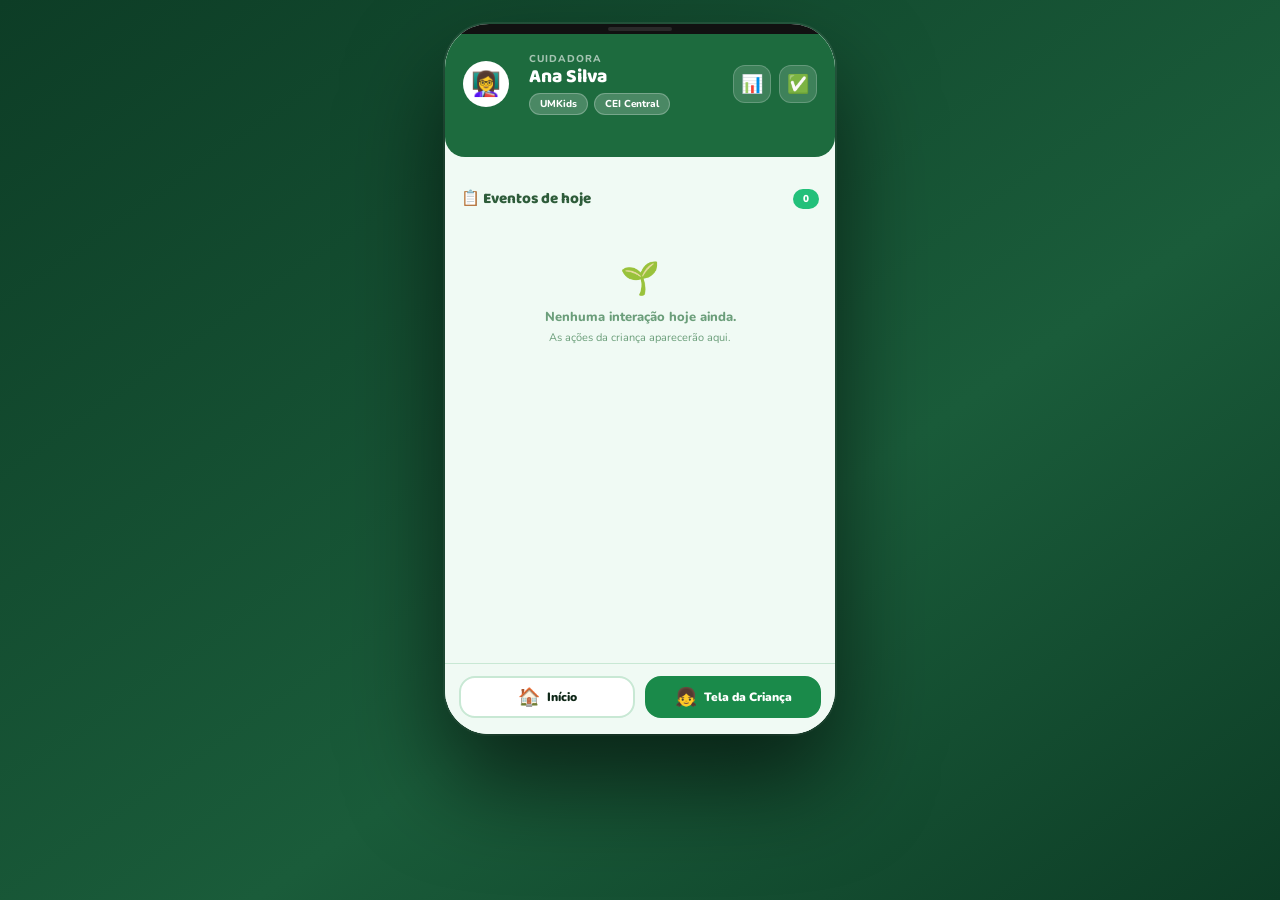
==== cuidador.html @ 52053df1 "primeiro commit" ====
<!DOCTYPE html>
<html lang="pt-BR">
<head>
  <meta charset="UTF-8"/>
  <meta name="viewport" content="width=device-width,initial-scale=1"/>
  <title>Fala Comigo — Cuidador</title>
  <link href="https://fonts.googleapis.com/css2?family=Baloo+2:wght@800;900&family=Nunito:wght@700;800;900&display=swap" rel="stylesheet"/>
  <link rel="stylesheet" href="cuidador.css"/>
  <link rel="stylesheet" href="devtools.css"/>
  <style>
    /* ── barra de navegação inferior do cuidador ── */
    .nav-bar-c {
      display: flex;
      gap: 10px;
      padding: 12px 14px 16px;
      background: var(--bg);
      border-top: 1.5px solid var(--bd);
      flex-shrink: 0;
    }
    .nbc {
      flex: 1;
      border: 2px solid var(--bd);
      border-radius: 16px;
      background: var(--sf);
      padding: 10px 8px;
      display: flex;
      align-items: center;
      justify-content: center;
      gap: 7px;
      text-decoration: none;
      font-family: 'Nunito', sans-serif;
      transition: background .15s, border-color .15s, transform .15s;
      position: relative;
      overflow: hidden;
      cursor: pointer;
    }
    .nbc:active { transform: scale(.94); }
    .nbc.primary { background: var(--verde); border-color: var(--verde); }
    .nbc-ico { font-size: 18px; line-height: 1; }
    .nbc-txt { font-size: 12px; font-weight: 900; color: var(--tx); line-height: 1.2; }
    .nbc.primary .nbc-txt { color: #fff; }
  </style>
</head>
<body>

<div class="phone">
  <div class="notch"><div class="notch-p"></div></div>
  <div class="app">

    <!-- TELA 1 — FEED PRINCIPAL -->
    <section class="screen active" id="s-feed">

      <div class="topbar">
        <div class="tb-row">
          <div style="display:flex;align-items:center;gap:10px">
            <div class="av">👩‍🏫</div>
            <div class="tb-info">
              <p class="tb-label">Cuidadora</p>
              <p class="tb-name">Ana Silva</p>
              <div class="tb-chips">
                <span class="chip">UMKids</span>
                <span class="chip">CEI Central</span>
              </div>
            </div>
          </div>
          <div class="tb-icons">
            <button class="ib" id="btnRel" title="Relatórios">📊</button>
            <button class="ib" id="btnCo" title="Fechar dia">✅</button>
          </div>
        </div>
      </div>
      <div class="curve"></div>

      <!-- ALERTA SOS -->
      <div class="sos-wrap">
        <div class="sos-card hidden" id="sosAlert">
          <div class="sos-ico">🚨</div>
          <div class="sos-tx">
            <p class="sos-t">SOS — Maria</p>
            <p class="sos-s">Agora mesmo · Toque para agir</p>
          </div>
          <button class="sos-cl" id="sosDismiss">✕</button>
        </div>
      </div>

      <!-- SUGESTÃO AUTOMÁTICA -->
      <div class="sug-wrap">
        <div class="sug hidden" id="sugCard">
          <div class="sug-h">
            <span style="font-size:15px">💡</span>
            <span class="sug-lbl">Sugestão agora</span>
          </div>
          <p class="sug-tx" id="sugTx">Aguardando interações...</p>
          <button class="sug-ok" id="sugDismiss">entendido ✓</button>
        </div>
      </div>

      <!-- FEED DE EVENTOS -->
      <div class="sec-header">
        <span class="sec-t">📋 Eventos de hoje</span>
        <span class="count-pill" id="feedCount">0</span>
      </div>
      <div class="feed" id="feed"></div>

      <!-- Barra de navegação -->
      <nav class="nav-bar-c">
        <a href="launcher.html" class="nbc rh">
          <span class="nbc-ico">🏠</span>
          <span class="nbc-txt">Início</span>
        </a>
        <a href="index.html" class="nbc primary rh">
          <span class="nbc-ico">👧</span>
          <span class="nbc-txt">Tela da Criança</span>
        </a>
      </nav>

    </section>

    <!-- TELA 2 — DETALHES DO EVENTO -->
    <section class="screen" id="s-detail">

      <div class="dh">
        <button class="bk" id="bk1">←</button>
        <span class="dh-t">Detalhes do evento</span>
        <span style="width:36px"></span>
      </div>
      <div class="dh-curve"></div>

      <div class="db">
        <div class="d-hero">
          <span class="d-hero-ico" id="dIco">😟</span>
          <p class="d-hero-msg" id="dMsg">—</p>
          <p class="d-hero-time" id="dTime">🕒 —</p>
        </div>

        <div class="d-cards">
          <div class="dc"><p class="dc-l">Emoção</p><p class="dc-v" id="dEmo">—</p></div>
          <div class="dc"><p class="dc-l">Pedido</p><p class="dc-v" id="dPed">—</p></div>
          <div class="dc full"><p class="dc-l">💡 Sugestão automática</p><p class="dc-v" id="dSug">—</p></div>
        </div>

        <p class="act-l">Ação rápida</p>
        <div class="act-g">
          <button class="ab gn rh" data-a="resolvido"><span class="ab-ico">✔</span><span class="ab-tx">Resolvido</span></button>
          <button class="ab yn rh" data-a="acompanhar"><span class="ab-ico">⏳</span><span class="ab-tx">Acompanhar</span></button>
          <button class="ab bl rh full" id="btnNota"><span class="ab-ico">📝</span><span class="ab-tx">Adicionar nota</span></button>
        </div>

        <div class="nota-box" id="notaBox">
          <textarea class="nota-in" id="notaIn" placeholder="O que aconteceu? Como reagiu?" rows="3"></textarea>
          <button class="nota-sv rh" id="notaSv">Salvar nota</button>
        </div>
      </div>

    </section>

    <!-- TELA 3 — CHECK-OUT DO DIA -->
    <section class="screen" id="s-checkout">

      <div class="dh">
        <button class="bk" id="bk2">←</button>
        <span class="dh-t">Fechar o dia</span>
        <span style="width:36px"></span>
      </div>
      <div class="dh-curve"></div>

      <div class="co-b">
        <div class="co-h">
          <span class="co-em">📋</span>
          <p class="co-t">Como foi hoje?</p>
          <p class="co-s">Leva menos de 30 segundos ⚡</p>
        </div>

        <div class="rat-blk">
          <p class="rat-l">⭐ Nota do dia</p>
          <div class="rat-stars" id="ratStars"></div>
          <p class="rat-v" id="ratV">—</p>
        </div>

        <div class="com-blk">
          <p class="com-l">📝 Comentário (opcional)</p>
          <textarea class="com-in" id="comIn"
            placeholder="Ex: teve dificuldade no recreio, mas melhorou depois..."
            rows="3"></textarea>
        </div>

        <button class="co-sv rh" id="coSv">Salvar e fechar ✓</button>
      </div>

    </section>

    <!-- TELA 4 — RELATÓRIOS -->
    <section class="screen" id="s-rel">

      <div class="dh">
        <button class="bk" id="bk3">←</button>
        <span class="dh-t">Relatórios</span>
        <span style="width:36px"></span>
      </div>
      <div class="dh-curve"></div>

      <div class="rel-b">
        <div class="stat-row">
          <div class="sc"><p class="sc-v" id="statEventos">0</p><p class="sc-l">Eventos hoje</p></div>
          <div class="sc red"><p class="sc-v" id="statSOS">0</p><p class="sc-l">SOS hoje</p></div>
          <div class="sc grn"><p class="sc-v" id="statNota">—</p><p class="sc-l">Nota do dia</p></div>
        </div>

        <p class="rel-st">📈 Humor desta semana</p>
        <div class="hc" id="humorChart"></div>

        <p class="rel-st">⏰ Horários críticos</p>
        <div class="crit">
          <div class="crit-i"><span class="crit-t">09:30</span><span class="crit-d">Chegada — ansiedade alta</span></div>
          <div class="crit-i"><span class="crit-t">12:15</span><span class="crit-d">Recreio — barulho excessivo</span></div>
          <div class="crit-i"><span class="crit-t">15:00</span><span class="crit-d">Troca de atividade — resistência</span></div>
        </div>

        <p class="rel-st">🙋 Necessidades mais pedidas</p>
        <div class="ndc" id="needsChart"></div>
      </div>

    </section>

  </div>
</div>

<div class="toast" id="toast"></div>

<!-- state.js ANTES do cuidador.js -->
<script src="state.js"></script>
<script src="cuidador.js"></script>
<script src="devtools.js"></script>
<script>
  /* Esconde a nav bar quando está dentro de um iframe (modo tela dupla) */
  if (window.self !== window.top) {
    const nav = document.querySelector('.nav-bar-c');
    if (nav) nav.style.display = 'none';
  }
</script>
</body>
</html>
---- cuidador.css ----
/* ============================================
   Fala Comigo — cuidador.css
   Design inspirado na interface da criança
============================================ */

/* RESET */
*, *::before, *::after {
  box-sizing: border-box;
  margin: 0;
  padding: 0;
}

:root {
  --verde:     #1a8a4a;
  --verde2:    #22c07a;
  --verde3:    #e6f7ee;
  --verde4:    #b8edd2;
  --topbg:     #1d6b3e;
  --topbg2:    #155430;
  --r:         #f04f5e;
  --rl:        #fff0f1;
  --rb:        #ffc0c5;
  --y:         #f5a623;
  --yl:        #fff8ec;
  --yb:        #ffd98a;
  --az:        #3b8ef5;
  --azl:       #eef4ff;
  --azb:       #bdd6ff;
  --bg:        #f0faf4;
  --sf:        #ffffff;
  --tx:        #0d2616;
  --tx2:       #2e5c3a;
  --tx3:       #6b9e7a;
  --bd:        #c8e8d4;
  --rad:       20px;
  --rads:      14px;
  --radbig:    26px;
}

body {
  font-family: 'Nunito', sans-serif;
  min-height: 100vh;
  display: flex;
  align-items: flex-start;
  justify-content: center;
  background: linear-gradient(145deg, #0d3d26 0%, #1a5c3a 60%, #0d3d26 100%);
  padding: 24px 16px 48px;
}

button {
  font-family: 'Nunito', sans-serif;
  border: none;
  background: none;
  cursor: pointer;
  -webkit-tap-highlight-color: transparent;
}

textarea, input {
  font-family: 'Nunito', sans-serif;
  resize: none;
}

/* ============================================
   PHONE FRAME
============================================ */
.phone {
  width: 100%;
  max-width: 390px;
  border-radius: 44px;
  overflow: hidden;
  background: var(--bg);
  box-shadow:
    0 48px 96px rgba(0, 0, 0, .6),
    0 0 0 2px rgba(255, 255, 255, .08);
  user-select: none;
}

.notch {
  height: 10px;
  background: #111;
  display: flex;
  align-items: center;
  justify-content: center;
}

.notch-p {
  width: 64px;
  height: 4px;
  background: #2a2a2a;
  border-radius: 10px;
}

/* ============================================
   APP / TELAS
============================================ */
.app {
  position: relative;
  min-height: 700px;
}

.screen {
  position: absolute;
  inset: 0;
  display: flex;
  flex-direction: column;
  min-height: 700px;
  background: var(--bg);
  opacity: 0;
  pointer-events: none;
  transform: translateX(50px);
  transition: opacity .28s ease, transform .32s cubic-bezier(.22, 1, .36, 1);
}

.screen.active {
  position: relative;
  opacity: 1;
  pointer-events: all;
  transform: translateX(0);
}

.screen.out {
  transform: translateX(-30px);
  opacity: 0;
  transition: opacity .2s ease, transform .2s ease;
}

/* ============================================
   TOPBAR
============================================ */
.topbar {
  background: var(--topbg);
  padding: 18px 18px 22px;
}

.tb-row {
  display: flex;
  align-items: center;
  justify-content: space-between;
}

.av {
  width: 46px;
  height: 46px;
  border-radius: 50%;
  background: #fff;
  border: 3px solid rgba(255, 255, 255, .4);
  display: flex;
  align-items: center;
  justify-content: center;
  font-size: 24px;
  flex-shrink: 0;
}

.tb-info {
  flex: 1;
  margin-left: 10px;
}

.tb-label {
  font-size: 10px;
  font-weight: 800;
  color: rgba(255, 255, 255, .6);
  text-transform: uppercase;
  letter-spacing: 1px;
}

.tb-name {
  font-family: 'Baloo 2', cursive;
  font-size: 1.2rem;
  font-weight: 900;
  color: #fff;
  line-height: 1.1;
}

.tb-chips {
  display: flex;
  gap: 6px;
  margin-top: 6px;
}

.chip {
  background: rgba(255, 255, 255, .2);
  color: #fff;
  font-size: 10px;
  font-weight: 800;
  padding: 3px 10px;
  border-radius: 100px;
  border: 1px solid rgba(255, 255, 255, .25);
}

.tb-icons {
  display: flex;
  gap: 8px;
}

.ib {
  width: 38px;
  height: 38px;
  border-radius: 12px;
  background: rgba(255, 255, 255, .15);
  border: 1.5px solid rgba(255, 255, 255, .2);
  display: flex;
  align-items: center;
  justify-content: center;
  font-size: 18px;
  transition: background .12s, transform .12s;
}

.ib:active {
  transform: scale(.9);
  background: rgba(255, 255, 255, .3);
}

/* Curva de transição header → conteúdo */
.curve {
  height: 20px;
  background: var(--topbg);
  border-radius: 0 0 24px 24px;
  margin-bottom: -2px;
}

/* ============================================
   ALERTA SOS
============================================ */
.sos-wrap {
  padding: 12px 14px 0;
}

.sos-card {
  background: var(--r);
  border-radius: var(--rad);
  padding: 14px 16px;
  display: flex;
  align-items: center;
  gap: 12px;
  box-shadow: 0 6px 20px rgba(240, 79, 94, .35);
  animation: popIn .4s cubic-bezier(.34, 1.4, .64, 1) both,
             shake .5s .1s ease both;
}

.sos-card.hidden {
  display: none;
}

.sos-ico {
  font-size: 30px;
  flex-shrink: 0;
}

.sos-tx {
  flex: 1;
}

.sos-t {
  font-family: 'Baloo 2', cursive;
  font-size: 1rem;
  font-weight: 900;
  color: #fff;
}

.sos-s {
  font-size: 11px;
  font-weight: 700;
  color: rgba(255, 255, 255, .8);
  margin-top: 1px;
}

.sos-cl {
  color: rgba(255, 255, 255, .8);
  font-size: 16px;
  padding: 4px;
  font-weight: 900;
}

/* ============================================
   SUGESTÃO AUTOMÁTICA
============================================ */
.sug-wrap {
  padding: 8px 14px 0;
}

.sug {
  background: var(--sf);
  border: 2px solid var(--verde4);
  border-radius: var(--rad);
  padding: 13px 15px;
  animation: popIn .35s cubic-bezier(.34, 1.2, .64, 1) .05s both;
}

.sug.hidden {
  display: none;
}

.sug-h {
  display: flex;
  align-items: center;
  gap: 6px;
  margin-bottom: 5px;
}

.sug-lbl {
  font-size: 10px;
  font-weight: 900;
  color: var(--verde);
  text-transform: uppercase;
  letter-spacing: .8px;
}

.sug-tx {
  font-size: 12.5px;
  font-weight: 800;
  color: var(--tx);
  line-height: 1.4;
  margin-bottom: 8px;
}

.sug-ok {
  font-size: 11px;
  font-weight: 900;
  color: var(--verde);
  text-transform: uppercase;
  letter-spacing: .5px;
}

/* ============================================
   FEED DE EVENTOS
============================================ */
.sec-header {
  padding: 12px 16px 6px;
  display: flex;
  align-items: center;
  justify-content: space-between;
}

.sec-t {
  font-family: 'Baloo 2', cursive;
  font-size: .95rem;
  font-weight: 900;
  color: var(--tx2);
}

.count-pill {
  background: var(--verde2);
  color: #fff;
  font-size: 10px;
  font-weight: 900;
  padding: 3px 10px;
  border-radius: 100px;
}

.feed {
  flex: 1;
  overflow-y: auto;
  padding: 0 14px 20px;
  display: flex;
  flex-direction: column;
  gap: 9px;
  scrollbar-width: none;
}

.feed::-webkit-scrollbar {
  display: none;
}

/* Card de evento */
.ec {
  background: var(--sf);
  border: 2px solid var(--bd);
  border-radius: var(--rad);
  padding: 13px 15px;
  display: flex;
  align-items: center;
  gap: 11px;
  cursor: pointer;
  transition: transform .12s, border-color .12s;
  animation: evIn .3s cubic-bezier(.34, 1.2, .64, 1) both;
  position: relative;
  overflow: hidden;
}

.ec:active {
  transform: scale(.97);
}

.ec.sos {
  border-color: var(--rb);
  background: var(--rl);
}

.ec.ruim {
  border-color: var(--yb);
  background: var(--yl);
}

.ec-bull {
  width: 8px;
  height: 8px;
  border-radius: 50%;
  background: var(--verde2);
  flex-shrink: 0;
}

.ec.sos  .ec-bull { background: var(--r); }
.ec.ruim .ec-bull { background: var(--y); }

.ec-ico {
  font-size: 28px;
  flex-shrink: 0;
  line-height: 1;
}

.ec-c {
  flex: 1;
  min-width: 0;
}

.ec-msg {
  font-size: 13px;
  font-weight: 800;
  color: var(--tx);
  line-height: 1.3;
}

.ec-meta {
  display: flex;
  align-items: center;
  gap: 6px;
  margin-top: 3px;
  flex-wrap: wrap;
}

.ec-time {
  font-size: 10px;
  font-weight: 700;
  color: var(--tx3);
}

.badge {
  font-size: 9px;
  font-weight: 900;
  padding: 2px 8px;
  border-radius: 100px;
  text-transform: uppercase;
  letter-spacing: .3px;
}

.b-sos  { background: var(--rl);    color: #c0122b; }
.b-ruim { background: var(--yl);    color: #9a5a00; }
.b-ok   { background: var(--verde3); color: var(--verde); }
.b-ped  { background: var(--azl);   color: #1a52a8; }

.ec-st {
  font-size: 16px;
  flex-shrink: 0;
}

/* ============================================
   HEADER DAS TELAS SECUNDÁRIAS
============================================ */
.dh {
  background: var(--topbg);
  padding: 14px 16px 18px;
  display: flex;
  align-items: center;
  justify-content: space-between;
  flex-shrink: 0;
}

.bk {
  width: 36px;
  height: 36px;
  border-radius: 12px;
  background: rgba(255, 255, 255, .15);
  border: 1.5px solid rgba(255, 255, 255, .25);
  font-size: 18px;
  display: flex;
  align-items: center;
  justify-content: center;
  color: #fff;
  transition: background .12s;
}

.bk:active {
  background: rgba(255, 255, 255, .3);
}

.dh-t {
  font-family: 'Baloo 2', cursive;
  font-size: 1.05rem;
  font-weight: 900;
  color: #fff;
}

.dh-curve {
  height: 18px;
  background: var(--topbg);
  border-radius: 0 0 20px 20px;
  flex-shrink: 0;
}

/* ============================================
   TELA DETALHES
============================================ */
.db {
  flex: 1;
  overflow-y: auto;
  padding: 16px 14px 24px;
  display: flex;
  flex-direction: column;
  gap: 14px;
  scrollbar-width: none;
}

.db::-webkit-scrollbar {
  display: none;
}

.d-hero {
  background: var(--sf);
  border: 2px solid var(--bd);
  border-radius: var(--radbig);
  padding: 22px 18px;
  display: flex;
  flex-direction: column;
  align-items: center;
  gap: 7px;
  text-align: center;
}

.d-hero-ico  { font-size: 52px; line-height: 1; }

.d-hero-msg {
  font-size: 1.05rem;
  font-weight: 900;
  color: var(--tx);
  line-height: 1.3;
}

.d-hero-time {
  font-size: 11px;
  font-weight: 700;
  color: var(--tx3);
  background: var(--verde3);
  padding: 3px 10px;
  border-radius: 100px;
}

.d-cards {
  display: grid;
  grid-template-columns: 1fr 1fr;
  gap: 9px;
}

.dc {
  background: var(--sf);
  border: 2px solid var(--bd);
  border-radius: var(--rad);
  padding: 13px;
}

.dc.full {
  grid-column: 1 / -1;
}

.dc-l {
  font-size: 9px;
  font-weight: 900;
  color: var(--tx3);
  text-transform: uppercase;
  letter-spacing: .8px;
  margin-bottom: 5px;
}

.dc-v {
  font-size: 13px;
  font-weight: 800;
  color: var(--tx);
  line-height: 1.3;
}

/* Ações rápidas */
.act-l {
  font-size: 10px;
  font-weight: 900;
  color: var(--tx3);
  text-transform: uppercase;
  letter-spacing: .8px;
}

.act-g {
  display: grid;
  grid-template-columns: 1fr 1fr;
  gap: 9px;
}

.ab {
  border-radius: var(--rad);
  padding: 15px 12px;
  display: flex;
  flex-direction: column;
  align-items: center;
  gap: 6px;
  transition: transform .12s, opacity .12s;
  border: 2px solid transparent;
}

.ab:active {
  transform: scale(.93);
  opacity: .85;
}

.ab.full {
  grid-column: 1 / -1;
  flex-direction: row;
  justify-content: center;
  gap: 9px;
}

.ab.gn { background: var(--verde3); border-color: var(--verde4); }
.ab.yn { background: var(--yl);     border-color: var(--yb); }
.ab.bl { background: var(--azl);    border-color: var(--azb); }

.ab-ico {
  font-size: 24px;
  line-height: 1;
  pointer-events: none;
}

.ab-tx {
  font-size: 12px;
  font-weight: 900;
  color: var(--tx);
  pointer-events: none;
}

/* Nota */
.nota-box {
  display: none;
  flex-direction: column;
  gap: 9px;
  animation: popIn .25s ease both;
}

.nota-box.open {
  display: flex;
}

.nota-in {
  width: 100%;
  border: 2px solid var(--bd);
  border-radius: var(--rads);
  padding: 11px 13px;
  font-size: 13px;
  font-weight: 700;
  color: var(--tx);
  background: var(--sf);
  outline: none;
  resize: none;
  transition: border-color .2s;
}

.nota-in:focus {
  border-color: var(--verde2);
}

.nota-sv {
  align-self: flex-end;
  background: var(--verde);
  color: #fff;
  font-size: 13px;
  font-weight: 900;
  padding: 10px 20px;
  border-radius: 100px;
  transition: opacity .12s;
}

.nota-sv:active {
  opacity: .8;
}

/* ============================================
   TELA CHECKOUT
============================================ */
.co-b {
  flex: 1;
  padding: 22px 16px 28px;
  display: flex;
  flex-direction: column;
  gap: 20px;
  overflow-y: auto;
  scrollbar-width: none;
}

.co-b::-webkit-scrollbar {
  display: none;
}

.co-h {
  display: flex;
  flex-direction: column;
  align-items: center;
  gap: 6px;
  text-align: center;
}

.co-em {
  font-size: 50px;
  line-height: 1;
}

.co-t {
  font-family: 'Baloo 2', cursive;
  font-size: 1.5rem;
  font-weight: 900;
  color: var(--tx);
}

.co-s {
  font-size: 12px;
  font-weight: 700;
  color: var(--tx3);
}

/* Rating */
.rat-blk {
  background: var(--sf);
  border: 2px solid var(--bd);
  border-radius: var(--radbig);
  padding: 20px;
  display: flex;
  flex-direction: column;
  align-items: center;
  gap: 12px;
}

.rat-l {
  font-size: 11px;
  font-weight: 900;
  color: var(--tx3);
  text-transform: uppercase;
  letter-spacing: .8px;
}

.rat-stars {
  display: flex;
  gap: 3px;
  flex-wrap: wrap;
  justify-content: center;
}

.star {
  font-size: 24px;
  transition: transform .15s cubic-bezier(.34, 1.56, .64, 1), filter .15s;
  filter: grayscale(1) opacity(.3);
  cursor: pointer;
}

.star.on {
  filter: grayscale(0) opacity(1);
  transform: scale(1.15);
}

.star:active {
  transform: scale(.85);
}

.rat-v {
  font-family: 'Baloo 2', cursive;
  font-size: 2rem;
  font-weight: 900;
  color: var(--tx);
  min-height: 2.4rem;
}

/* Comentário */
.com-blk {
  display: flex;
  flex-direction: column;
  gap: 7px;
}

.com-l {
  font-size: 10px;
  font-weight: 900;
  color: var(--tx3);
  text-transform: uppercase;
  letter-spacing: .8px;
}

.com-in {
  width: 100%;
  border: 2px solid var(--bd);
  border-radius: var(--rads);
  padding: 12px 14px;
  font-size: 13px;
  font-weight: 700;
  color: var(--tx);
  background: var(--sf);
  outline: none;
  resize: none;
  transition: border-color .2s;
}

.com-in:focus {
  border-color: var(--verde2);
}

.co-sv {
  width: 100%;
  background: var(--verde);
  color: #fff;
  font-family: 'Baloo 2', cursive;
  font-size: 1.05rem;
  font-weight: 900;
  padding: 17px;
  border-radius: var(--rad);
  box-shadow: 0 6px 20px rgba(26, 138, 74, .3);
  transition: opacity .12s, transform .12s;
}

.co-sv:active {
  opacity: .85;
  transform: scale(.98);
}

/* ============================================
   TELA RELATÓRIOS
============================================ */
.rel-b {
  flex: 1;
  padding: 16px 14px 24px;
  overflow-y: auto;
  display: flex;
  flex-direction: column;
  gap: 14px;
  scrollbar-width: none;
}

.rel-b::-webkit-scrollbar {
  display: none;
}

.stat-row {
  display: grid;
  grid-template-columns: 1fr 1fr 1fr;
  gap: 8px;
}

.sc {
  background: var(--sf);
  border: 2px solid var(--bd);
  border-radius: var(--rad);
  padding: 14px 8px;
  text-align: center;
}

.sc.red { border-color: var(--rb);    background: var(--rl); }
.sc.grn { border-color: var(--verde4); background: var(--verde3); }

.sc-v {
  font-family: 'Baloo 2', cursive;
  font-size: 1.5rem;
  font-weight: 900;
  color: var(--tx);
  line-height: 1;
}

.sc-l {
  font-size: 9px;
  font-weight: 800;
  color: var(--tx3);
  margin-top: 3px;
}

.rel-st {
  font-family: 'Baloo 2', cursive;
  font-size: .95rem;
  font-weight: 900;
  color: var(--tx2);
}

/* Gráfico de humor */
.hc {
  background: var(--sf);
  border: 2px solid var(--bd);
  border-radius: var(--rad);
  padding: 14px;
  display: flex;
  align-items: flex-end;
  gap: 6px;
  height: 96px;
}

.hcw {
  flex: 1;
  display: flex;
  flex-direction: column;
  align-items: center;
  gap: 3px;
  height: 100%;
  justify-content: flex-end;
}

.hcb {
  width: 100%;
  border-radius: 6px 6px 0 0;
  background: var(--verde2);
  min-height: 3px;
  transition: height .6s cubic-bezier(.34, 1.2, .64, 1);
}

.hcd {
  font-size: 9px;
  font-weight: 900;
  color: var(--tx3);
}

/* Horários críticos */
.crit {
  background: var(--sf);
  border: 2px solid var(--bd);
  border-radius: var(--rad);
  overflow: hidden;
}

.crit-i {
  display: flex;
  align-items: center;
  gap: 12px;
  padding: 11px 15px;
  border-bottom: 1.5px solid var(--bd);
}

.crit-i:last-child {
  border-bottom: none;
}

.crit-t {
  font-family: 'Baloo 2', cursive;
  font-size: .9rem;
  font-weight: 900;
  color: var(--r);
  min-width: 44px;
}

.crit-d {
  font-size: 12px;
  font-weight: 700;
  color: var(--tx2);
}

/* Gráfico de necessidades */
.ndc {
  background: var(--sf);
  border: 2px solid var(--bd);
  border-radius: var(--rad);
  padding: 13px 15px;
  display: flex;
  flex-direction: column;
  gap: 10px;
}

.nc-r {
  display: flex;
  align-items: center;
  gap: 8px;
}

.nc-l {
  font-size: 12px;
  font-weight: 800;
  color: var(--tx2);
  min-width: 74px;
}

.nc-tk {
  flex: 1;
  height: 9px;
  background: var(--bd);
  border-radius: 100px;
  overflow: hidden;
}

.nc-fl {
  height: 100%;
  background: var(--verde2);
  border-radius: 100px;
  width: 0;
  transition: width .7s cubic-bezier(.34, 1.2, .64, 1);
}

.nc-p {
  font-size: 11px;
  font-weight: 900;
  color: var(--tx3);
  min-width: 30px;
  text-align: right;
}

/* ============================================
   RIPPLE
============================================ */
.rh {
  position: relative;
  overflow: hidden;
}

.ripple {
  position: absolute;
  border-radius: 50%;
  transform: scale(0);
  background: rgba(34, 192, 122, .18);
  pointer-events: none;
  animation: rip 360ms ease-out forwards;
}

/* ============================================
   TOAST
============================================ */
.toast {
  position: fixed;
  bottom: 50px;
  left: 50%;
  transform: translateX(-50%) translateY(12px);
  background: rgba(8, 24, 14, .92);
  color: #fff;
  font-size: 12px;
  font-weight: 800;
  padding: 11px 22px;
  border-radius: 100px;
  white-space: nowrap;
  pointer-events: none;
  opacity: 0;
  backdrop-filter: blur(8px);
  z-index: 999;
  transition: opacity .22s, transform .22s;
}

.toast.show {
  opacity: 1;
  transform: translateX(-50%) translateY(0);
}

/* ============================================
   KEYFRAMES
============================================ */
@keyframes popIn {
  from { opacity: 0; transform: translateY(10px) scale(.96); }
  to   { opacity: 1; transform: translateY(0) scale(1); }
}

@keyframes shake {
  0%, 100% { transform: translateX(0); }
  20%       { transform: translateX(-4px); }
  40%       { transform: translateX(4px); }
  60%       { transform: translateX(-3px); }
  80%       { transform: translateX(3px); }
}

@keyframes evIn {
  from { opacity: 0; transform: translateY(8px); }
  to   { opacity: 1; transform: translateY(0); }
}

@keyframes rip {
  to { transform: scale(4.5); opacity: 0; }
}
---- devtools.css ----
/* ══════════════════════════════════════════
   devtools.css — Fala Comigo
   Estilos do painel DevTools.
   Separado do JS para evitar conflitos de
   injeção dinâmica de <style>.
══════════════════════════════════════════ */

/* ── TRIGGER (botão flutuante) ── */
#fc-devtools-trigger {
  position: fixed;
  bottom: 18px;
  left: 18px;
  z-index: 99998;
  width: 36px;
  height: 36px;
  border-radius: 10px;
  background: rgba(13,61,38,.65);
  border: 1px solid rgba(45,175,120,.25);
  color: rgba(255,255,255,.32);
  font-size: 17px;
  display: flex;
  align-items: center;
  justify-content: center;
  cursor: pointer;
  transition: background .2s, color .2s, transform .15s, box-shadow .2s;
  backdrop-filter: blur(6px);
  -webkit-backdrop-filter: blur(6px);
  user-select: none;
  font-family: sans-serif;
}
#fc-devtools-trigger:hover {
  background: rgba(13,61,38,.95);
  color: rgba(255,255,255,.9);
  transform: scale(1.12);
  box-shadow: 0 4px 18px rgba(0,0,0,.4);
}
#fc-devtools-trigger.offset-active {
  border-color: rgba(245,200,66,.6);
  color: rgba(245,200,66,.85);
  background: rgba(30,20,5,.75);
}

/* ── OVERLAY (só backdrop) ── */
#fc-devtools-overlay {
  position: fixed;
  inset: 0;
  z-index: 99999;
  background: rgba(0,0,0,.5);
  opacity: 0;
  pointer-events: none;
  transition: opacity .22s ease;
}
#fc-devtools-overlay.open {
  opacity: 1;
  pointer-events: all;
}
#fc-devtools-overlay.open #fc-devtools-modal {
  transform: translateY(0);
}

/* ── MODAL (bottom sheet) ── */
#fc-devtools-modal {
  position: fixed;
  bottom: 0;
  left: 0;
  right: 0;
  width: 100%;
  max-width: 480px;
  margin: 0 auto;
  height: 88vh;
  max-height: 88vh;
  background: #0f1f14;
  border-radius: 24px 24px 0 0;
  overflow: clip;
  display: flex;
  flex-direction: column;
  transform: translateY(100%);
  transition: transform .32s cubic-bezier(.22,1,.36,1);
  box-shadow: 0 -12px 48px rgba(0,0,0,.6), 0 0 0 1px rgba(45,175,120,.15);
  font-family: 'Nunito', sans-serif;
  color: #e8f5ee;
  pointer-events: all;
  z-index: 100000;
}

/* ── DRAG HANDLE ── */
.fcd-handle-bar {
  flex-shrink: 0;
  display: flex;
  justify-content: center;
  padding: 10px 0 6px;
  cursor: grab;
  background: #0f1f14;
}
.fcd-handle-bar::after {
  content: '';
  width: 36px;
  height: 4px;
  border-radius: 2px;
  background: rgba(255,255,255,.18);
}

/* ── TOPBAR DO MODAL ── */
.fcd-topbar {
  flex-shrink: 0;
  background: #162a1d;
  border-bottom: 1px solid rgba(45,175,120,.2);
  padding: 10px 16px 12px;
  display: flex;
  align-items: center;
  justify-content: space-between;
  gap: 10px;
}
.fcd-tb-left { display: flex; align-items: center; gap: 8px; }
.fcd-tb-logo { font-size: 20px; line-height: 1; }
.fcd-tb-title {
  font-family: 'Baloo 2', cursive;
  font-size: 1rem;
  font-weight: 900;
  color: #2DAF78;
}
.fcd-tb-badge {
  background: rgba(245,200,66,.15);
  border: 1px solid rgba(245,200,66,.4);
  color: #f5c842;
  font-size: 9px;
  font-weight: 900;
  padding: 2px 8px;
  border-radius: 100px;
  text-transform: uppercase;
  letter-spacing: .5px;
}
.fcd-close {
  background: rgba(255,255,255,.08);
  border: 1px solid rgba(255,255,255,.12);
  color: #e8f5ee;
  font-size: 11px;
  font-weight: 900;
  padding: 6px 14px;
  border-radius: 8px;
  cursor: pointer;
  font-family: 'Nunito', sans-serif;
  transition: background .15s;
}
.fcd-close:hover { background: rgba(255,255,255,.16); }

/* ── SCROLL BODY ── */
.fcd-body {
  flex: 1 1 0;
  min-height: 0;
  height: 0; /* força o flex a limitar a altura e ativar o scroll */
  overflow-y: scroll;
  overflow-x: hidden;
  padding: 16px 14px 28px;
  display: flex;
  flex-direction: column;
  gap: 14px;
  scrollbar-width: thin;
  scrollbar-color: #2DAF78 #1d3826;
  -webkit-overflow-scrolling: touch;
  touch-action: pan-y;
  overscroll-behavior: contain;
}

/* ── STATS ROW ── */
.fcd-stats {
  display: grid;
  grid-template-columns: repeat(3,1fr);
  gap: 8px;
}
.fcd-stat {
  background: #1d3826;
  border: 1px solid rgba(45,175,120,.2);
  border-radius: 12px;
  padding: 12px 8px;
  text-align: center;
}
.fcd-stat-v {
  font-family: 'Baloo 2', cursive;
  font-size: 1.5rem;
  font-weight: 900;
  color: #2DAF78;
  line-height: 1;
}
.fcd-stat-l {
  font-size: 9px;
  font-weight: 800;
  color: #7aaa8e;
  margin-top: 3px;
  text-transform: uppercase;
  letter-spacing: .5px;
}

/* ── CARD ── */
.fcd-card {
  background: #162a1d;
  border: 1px solid rgba(45,175,120,.2);
  border-radius: 14px;
  overflow: hidden;
}
.fcd-card-hd {
  padding: 11px 14px 10px;
  border-bottom: 1px solid rgba(45,175,120,.15);
  font-family: 'Baloo 2', cursive;
  font-size: .88rem;
  font-weight: 900;
  color: #e8f5ee;
  display: flex;
  align-items: center;
  gap: 6px;
}
.fcd-card-bd { padding: 14px; }

/* ── CLOCK ── */
.fcd-clock {
  text-align: center;
  padding: 10px 0 6px;
}
.fcd-clock-big {
  font-family: 'Baloo 2', cursive;
  font-size: 2.6rem;
  font-weight: 900;
  color: #2DAF78;
  letter-spacing: -2px;
  line-height: 1;
}
.fcd-clock-date {
  font-size: .82rem;
  font-weight: 800;
  color: #7aaa8e;
  margin-top: 3px;
}
.fcd-clock-offset {
  display: inline-block;
  margin-top: 7px;
  background: rgba(245,200,66,.12);
  border: 1px solid rgba(245,200,66,.3);
  color: #f5c842;
  font-size: 10px;
  font-weight: 900;
  padding: 2px 10px;
  border-radius: 100px;
}
.fcd-clock-offset.zero {
  background: rgba(45,175,120,.1);
  border-color: rgba(45,175,120,.3);
  color: #2DAF78;
}

/* ── SLIDER ── */
.fcd-slider-row {
  margin-top: 12px;
  display: flex;
  flex-direction: column;
  gap: 6px;
}
.fcd-slider-lbl {
  font-size: 10px;
  font-weight: 900;
  color: #7aaa8e;
  text-transform: uppercase;
  letter-spacing: .8px;
  display: flex;
  justify-content: space-between;
}
.fcd-slider-lbl span { color: #2DAF78; font-size: 12px; }
.fcd-slider-row input[type=range] {
  width: 100%;
  accent-color: #2DAF78;
  height: 6px;
  cursor: pointer;
}

/* ── TIME CONTROLS ── */
.fcd-time-grid {
  display: grid;
  grid-template-columns: 1fr 1fr;
  gap: 8px;
  margin-top: 12px;
}
.fcd-ctrl {
  background: #1d3826;
  border: 1px solid rgba(45,175,120,.2);
  border-radius: 10px;
  padding: 10px 8px;
  display: flex;
  flex-direction: column;
  align-items: center;
  gap: 3px;
  cursor: pointer;
  transition: background .15s, border-color .15s, transform .1s;
  color: #e8f5ee;
  font-family: 'Nunito', sans-serif;
}
.fcd-ctrl:hover  { background: rgba(45,175,120,.12); border-color: rgba(45,175,120,.4); }
.fcd-ctrl:active { transform: scale(.93); }
.fcd-ctrl.full   { grid-column: 1/-1; flex-direction: row; justify-content: center; gap: 7px; }
.fcd-ctrl-ico { font-size: 18px; line-height: 1; }
.fcd-ctrl-lbl { font-size: 11px; font-weight: 900; }
.fcd-ctrl-sub { font-size: 9px; font-weight: 700; color: #7aaa8e; }

/* ── GEN GRID ── */
.fcd-gen-grid {
  display: grid;
  grid-template-columns: 1fr 1fr;
  gap: 8px;
}
.fcd-gen {
  background: #1d3826;
  border: 1px solid rgba(45,175,120,.2);
  border-radius: 10px;
  padding: 12px 10px;
  display: flex;
  align-items: center;
  gap: 9px;
  cursor: pointer;
  transition: background .15s, border-color .15s, transform .1s;
  text-align: left;
  font-family: 'Nunito', sans-serif;
}
.fcd-gen:hover  { background: rgba(45,175,120,.12); border-color: rgba(45,175,120,.4); }
.fcd-gen:active { transform: scale(.95); }
.fcd-gen.full   { grid-column: 1/-1; }
.fcd-gen-ico  { font-size: 22px; flex-shrink: 0; }
.fcd-gen-lbl  { font-size: 12px; font-weight: 900; color: #e8f5ee; display: block; }
.fcd-gen-sub  { font-size: 10px; font-weight: 700; color: #7aaa8e; display: block; margin-top: 1px; }

/* ── LOG ── */
.fcd-log {
  background: #0a1510;
  border: 1px solid rgba(45,175,120,.15);
  border-radius: 10px;
  padding: 10px 12px;
  max-height: 140px;
  overflow-y: auto;
  font-family: 'Courier New', monospace;
  font-size: 10px;
  scrollbar-width: thin;
  scrollbar-color: #1a5c3a transparent;
}
.fcd-log-line       { padding: 1px 0; }
.fcd-log-line.ok    { color: #5dd9a3; }
.fcd-log-line.warn  { color: #f5c842; }
.fcd-log-line.err   { color: #ff5a5a; }
.fcd-log-line.info  { color: #5aabff; }

/* ── TOAST ── */
#fc-devtools-toast {
  position: fixed;
  bottom: 32px;
  left: 50%;
  transform: translateX(-50%) translateY(10px);
  background: rgba(13,61,38,.96);
  color: #fff;
  font-size: 12px;
  font-weight: 800;
  padding: 9px 20px;
  border-radius: 100px;
  white-space: nowrap;
  pointer-events: none;
  opacity: 0;
  border: 1px solid rgba(45,175,120,.4);
  z-index: 100000;
  transition: opacity .2s, transform .2s;
  font-family: 'Nunito', sans-serif;
}
#fc-devtools-toast.show {
  opacity: 1;
  transform: translateX(-50%) translateY(0);
}
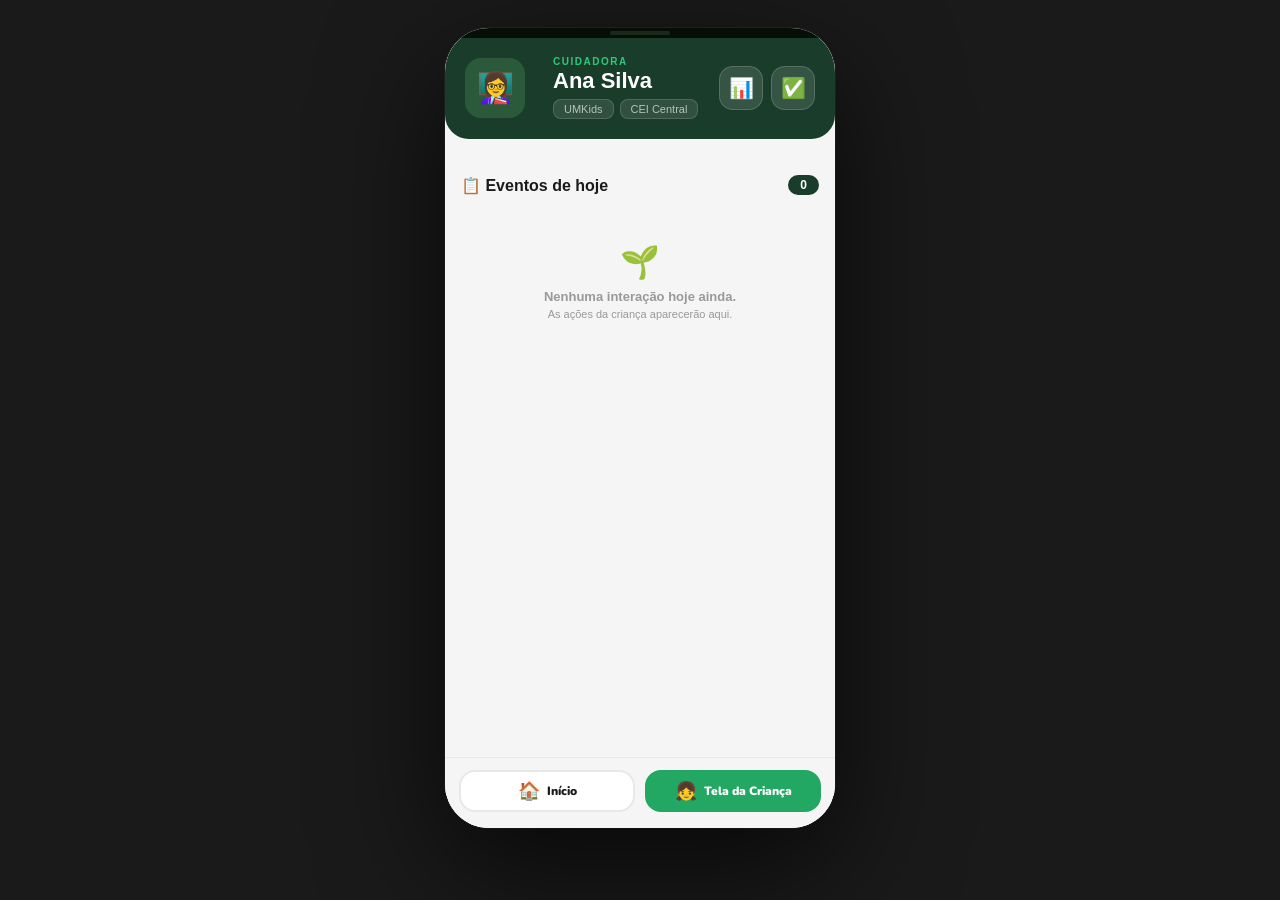
==== commit 81570c1b: "novo design de cuidador" ====
--- a/cuidador.html
+++ b/cuidador.html
@@ -3,8 +3,8 @@
 <head>
   <meta charset="UTF-8"/>
   <meta name="viewport" content="width=device-width,initial-scale=1"/>
-  <title>Fala Comigo — Cuidador</title>
-  <link href="https://fonts.googleapis.com/css2?family=Baloo+2:wght@800;900&family=Nunito:wght@700;800;900&display=swap" rel="stylesheet"/>
+  <title>ConecTEA — Cuidador</title>
+  <link href="https://fonts.googleapis.com/css2?family=Baloo+2:wght@800;900&family=Nunito:wght@700;800;900&family=Plus+Jakarta+Sans:wght@400;500;600;700;800&display=swap" rel="stylesheet"/>
   <link rel="stylesheet" href="cuidador.css"/>
   <link rel="stylesheet" href="devtools.css"/>
   <style>
@@ -52,7 +52,7 @@
 
       <div class="topbar">
         <div class="tb-row">
-          <div style="display:flex;align-items:center;gap:10px">
+          <div style="display:flex;align-items:center;gap:14px">
             <div class="av">👩‍🏫</div>
             <div class="tb-info">
               <p class="tb-label">Cuidadora</p>
@@ -74,7 +74,7 @@
       <!-- ALERTA SOS -->
       <div class="sos-wrap">
         <div class="sos-card hidden" id="sosAlert">
-          <div class="sos-ico">🚨</div>
+          <div class="sos-ico-box">🚨</div>
           <div class="sos-tx">
             <p class="sos-t">SOS — Maria</p>
             <p class="sos-s">Agora mesmo · Toque para agir</p>
@@ -87,7 +87,7 @@
       <div class="sug-wrap">
         <div class="sug hidden" id="sugCard">
           <div class="sug-h">
-            <span style="font-size:15px">💡</span>
+            <span class="sug-dot"></span>
             <span class="sug-lbl">Sugestão agora</span>
           </div>
           <p class="sug-tx" id="sugTx">Aguardando interações...</p>
@@ -95,11 +95,13 @@
         </div>
       </div>
 
-      <!-- FEED DE EVENTOS -->
+      <!-- HEADER FIXO DO FEED -->
       <div class="sec-header">
         <span class="sec-t">📋 Eventos de hoje</span>
         <span class="count-pill" id="feedCount">0</span>
       </div>
+
+      <!-- SÓ O FEED ROLA -->
       <div class="feed" id="feed"></div>
 
       <!-- Barra de navegação -->
--- a/cuidador.css
+++ b/cuidador.css
@@ -1,1067 +1,577 @@
-/* ============================================
-   Fala Comigo — cuidador.css
-   Design inspirado na interface da criança
-============================================ */
-
-/* RESET */
-*, *::before, *::after {
-  box-sizing: border-box;
-  margin: 0;
-  padding: 0;
-}
+/* ══════════════════════════════════════════
+   cuidador.css — ConecTEA
+   Design fiel à imagem de referência
+══════════════════════════════════════════ */
+
+*, *::before, *::after { box-sizing: border-box; margin: 0; padding: 0; }
 
 :root {
-  --verde:     #1a8a4a;
-  --verde2:    #22c07a;
-  --verde3:    #e6f7ee;
-  --verde4:    #b8edd2;
-  --topbg:     #1d6b3e;
-  --topbg2:    #155430;
-  --r:         #f04f5e;
-  --rl:        #fff0f1;
-  --rb:        #ffc0c5;
-  --y:         #f5a623;
-  --yl:        #fff8ec;
-  --yb:        #ffd98a;
-  --az:        #3b8ef5;
-  --azl:       #eef4ff;
-  --azb:       #bdd6ff;
-  --bg:        #f0faf4;
-  --sf:        #ffffff;
-  --tx:        #0d2616;
-  --tx2:       #2e5c3a;
-  --tx3:       #6b9e7a;
-  --bd:        #c8e8d4;
-  --rad:       20px;
-  --rads:      14px;
-  --radbig:    26px;
+  --verde:     #22a862;
+  --verde-esc: #1a3d2b;
+  --verde-md:  #2dc87a;
+  --verde-cl:  #e8f5ee;
+  --verde-bd:  #c8e6d4;
+
+  --danger:    #e8455a;
+  --danger-bg: #c9263c;
+  --warn:      #f5a623;
+  --info:      #2f7ee8;
+
+  --bg:  #f5f5f5;
+  --sf:  #ffffff;
+  --bd:  #e8e8e8;
+  --tx:  #1a1a1a;
+  --tx2: #555555;
+  --tx3: #999999;
 }
 
 body {
-  font-family: 'Nunito', sans-serif;
+  font-family: -apple-system, 'SF Pro Display', 'Segoe UI', sans-serif;
   min-height: 100vh;
   display: flex;
   align-items: flex-start;
   justify-content: center;
-  background: linear-gradient(145deg, #0d3d26 0%, #1a5c3a 60%, #0d3d26 100%);
-  padding: 24px 16px 48px;
-}
-
-button {
-  font-family: 'Nunito', sans-serif;
-  border: none;
-  background: none;
-  cursor: pointer;
-  -webkit-tap-highlight-color: transparent;
-}
-
-textarea, input {
-  font-family: 'Nunito', sans-serif;
-  resize: none;
-}
-
-/* ============================================
+  background: #1a1a1a;
+  padding: 28px 16px 52px;
+}
+
+button { font-family: inherit; border: none; background: none; cursor: pointer; -webkit-tap-highlight-color: transparent; }
+textarea, input { font-family: inherit; resize: none; }
+
+/* ══════════════════════════════════════════
    PHONE FRAME
-============================================ */
+══════════════════════════════════════════ */
 .phone {
   width: 100%;
   max-width: 390px;
+  height: 800px;
   border-radius: 44px;
   overflow: hidden;
   background: var(--bg);
-  box-shadow:
-    0 48px 96px rgba(0, 0, 0, .6),
-    0 0 0 2px rgba(255, 255, 255, .08);
+  box-shadow: 0 40px 120px rgba(0,0,0,.7), 0 0 0 1px rgba(255,255,255,.06);
   user-select: none;
+  display: flex;
+  flex-direction: column;
 }
 
 .notch {
   height: 10px;
-  background: #111;
-  display: flex;
-  align-items: center;
-  justify-content: center;
-}
-
-.notch-p {
-  width: 64px;
-  height: 4px;
-  background: #2a2a2a;
-  border-radius: 10px;
-}
-
-/* ============================================
-   APP / TELAS
-============================================ */
-.app {
-  position: relative;
-  min-height: 700px;
-}
+  background: #060e08;
+  display: flex; align-items: center; justify-content: center;
+  flex-shrink: 0;
+}
+.notch-p { width: 60px; height: 4px; background: #1a2a1a; border-radius: 10px; }
+
+.app { position: relative; flex: 1; min-height: 0; overflow: hidden; }
 
 .screen {
-  position: absolute;
-  inset: 0;
-  display: flex;
-  flex-direction: column;
-  min-height: 700px;
+  position: absolute; inset: 0; height: 100%;
+  display: flex; flex-direction: column;
   background: var(--bg);
-  opacity: 0;
-  pointer-events: none;
-  transform: translateX(50px);
-  transition: opacity .28s ease, transform .32s cubic-bezier(.22, 1, .36, 1);
-}
-
-.screen.active {
-  position: relative;
-  opacity: 1;
-  pointer-events: all;
-  transform: translateX(0);
-}
-
-.screen.out {
-  transform: translateX(-30px);
-  opacity: 0;
-  transition: opacity .2s ease, transform .2s ease;
-}
-
-/* ============================================
-   TOPBAR
-============================================ */
+  opacity: 0; pointer-events: none;
+  transform: translateX(32px);
+  transition: opacity .24s ease, transform .28s cubic-bezier(.22,1,.36,1);
+}
+.screen.active { opacity: 1; pointer-events: all; transform: none; }
+.screen.out { opacity: 0; transform: translateX(-20px); transition: opacity .16s ease, transform .16s ease; }
+
+/* ══════════════════════════════════════════
+   TOPBAR — fundo verde escuro, avatar grande
+══════════════════════════════════════════ */
 .topbar {
-  background: var(--topbg);
-  padding: 18px 18px 22px;
+  background: var(--verde-esc);
+  padding: 18px 20px 20px;
+  flex-shrink: 0;
+  border-radius: 0 0 24px 24px;
 }
 
 .tb-row {
-  display: flex;
-  align-items: center;
-  justify-content: space-between;
+  display: flex; align-items: center; justify-content: space-between;
 }
 
 .av {
-  width: 46px;
-  height: 46px;
-  border-radius: 50%;
-  background: #fff;
-  border: 3px solid rgba(255, 255, 255, .4);
-  display: flex;
-  align-items: center;
-  justify-content: center;
-  font-size: 24px;
-  flex-shrink: 0;
-}
-
-.tb-info {
-  flex: 1;
-  margin-left: 10px;
-}
+  width: 60px; height: 60px;
+  border-radius: 16px;
+  overflow: hidden;
+  background: #2a5a3a;
+  display: flex; align-items: center; justify-content: center;
+  font-size: 30px;
+  flex-shrink: 0;
+}
+
+.tb-info { flex: 1; margin-left: 14px; }
 
 .tb-label {
-  font-size: 10px;
-  font-weight: 800;
-  color: rgba(255, 255, 255, .6);
+  font-size: 10px; font-weight: 600;
+  color: var(--verde-md);
   text-transform: uppercase;
-  letter-spacing: 1px;
+  letter-spacing: 1.5px;
+  margin-bottom: 2px;
 }
 
 .tb-name {
-  font-family: 'Baloo 2', cursive;
-  font-size: 1.2rem;
-  font-weight: 900;
+  font-size: 22px; font-weight: 800;
   color: #fff;
   line-height: 1.1;
 }
 
-.tb-chips {
-  display: flex;
-  gap: 6px;
-  margin-top: 6px;
-}
+.tb-chips { display: flex; gap: 6px; margin-top: 6px; }
 
 .chip {
-  background: rgba(255, 255, 255, .2);
+  font-size: 11px; font-weight: 500;
+  color: rgba(255,255,255,.65);
+  background: rgba(255,255,255,.1);
+  border: 1px solid rgba(255,255,255,.15);
+  border-radius: 8px;
+  padding: 3px 10px;
+}
+
+.tb-icons { display: flex; gap: 8px; }
+
+.ib {
+  width: 44px; height: 44px;
+  border-radius: 14px;
+  background: rgba(255,255,255,.12);
+  border: 1px solid rgba(255,255,255,.16);
+  display: flex; align-items: center; justify-content: center;
+  font-size: 20px;
+  transition: background .14s, transform .1s;
+}
+.ib:active { transform: scale(.86); }
+
+/* sem .curve — topbar já tem border-radius */
+.curve { display: none; }
+
+/* ══════════════════════════════════════════
+   SOS CARD — vermelho sólido, ícone grande
+══════════════════════════════════════════ */
+.sos-wrap { padding: 12px 16px 0; flex-shrink: 0; }
+
+.sos-card {
+  background: linear-gradient(135deg, #e8455a, #c0203a);
+  border-radius: 20px;
+  padding: 16px 18px;
+  display: flex; align-items: center; gap: 14px;
+  box-shadow: 0 8px 28px rgba(232,69,90,.35);
+  animation: popIn .36s cubic-bezier(.34,1.4,.64,1) both, shake .44s .06s ease both;
+}
+.sos-card.hidden { display: none; }
+
+.sos-ico { font-size: 36px; flex-shrink: 0; line-height: 1; }
+.sos-ico-box { font-size: 36px; flex-shrink: 0; line-height: 1; }
+
+.sos-tx { flex: 1; }
+
+.sos-t {
+  font-size: 18px; font-weight: 800;
+  color: #fff; line-height: 1.2;
+}
+
+.sos-s {
+  font-size: 12px; font-weight: 500;
+  color: rgba(255,255,255,.75);
+  margin-top: 3px;
+}
+
+.sos-cl {
+  width: 32px; height: 32px; border-radius: 50%;
+  background: rgba(255,255,255,.2);
+  color: #fff; font-size: 14px;
+  display: flex; align-items: center; justify-content: center;
+  flex-shrink: 0;
+}
+
+/* ══════════════════════════════════════════
+   SUGESTÃO — card branco com borda verde esq
+══════════════════════════════════════════ */
+.sug-wrap { padding: 10px 16px 0; flex-shrink: 0; }
+
+.sug {
+  background: #fff;
+  border-radius: 18px;
+  border: 1.5px solid #e0f0e8;
+  border-left: 4px solid var(--verde-md);
+  padding: 14px 16px;
+}
+.sug.hidden { display: none; }
+
+.sug-h { display: flex; align-items: center; gap: 7px; margin-bottom: 6px; }
+
+.sug-dot { display: none; }
+
+.sug-lbl {
+  font-size: 11px; font-weight: 800;
+  color: var(--verde);
+  text-transform: uppercase; letter-spacing: 1.2px;
+}
+
+.sug-tx {
+  font-size: 14px; font-weight: 500;
+  color: #333; line-height: 1.5;
+  margin-bottom: 12px;
+}
+
+.sug-ok {
+  font-size: 11px; font-weight: 700;
+  color: var(--verde);
+  text-transform: uppercase; letter-spacing: .6px;
+  padding: 6px 14px;
+  background: transparent;
+  border-radius: 8px;
+  border: 1.5px solid var(--verde-bd);
+  transition: background .14s;
+}
+.sug-ok:hover { background: var(--verde-cl); }
+
+/* ══════════════════════════════════════════
+   FEED — seção com header fixo + lista scroll
+══════════════════════════════════════════ */
+.sec-header {
+  padding: 14px 16px 8px;
+  display: flex; align-items: center; justify-content: space-between;
+  flex-shrink: 0;
+}
+
+.sec-t {
+  font-size: 16px; font-weight: 700;
+  color: var(--tx);
+  display: flex; align-items: center; gap: 7px;
+}
+
+.count-pill {
+  background: var(--verde-esc);
   color: #fff;
-  font-size: 10px;
-  font-weight: 800;
-  padding: 3px 10px;
+  font-size: 12px; font-weight: 700;
+  padding: 3px 12px;
   border-radius: 100px;
-  border: 1px solid rgba(255, 255, 255, .25);
-}
-
-.tb-icons {
-  display: flex;
-  gap: 8px;
-}
-
-.ib {
-  width: 38px;
-  height: 38px;
-  border-radius: 12px;
-  background: rgba(255, 255, 255, .15);
-  border: 1.5px solid rgba(255, 255, 255, .2);
-  display: flex;
-  align-items: center;
-  justify-content: center;
-  font-size: 18px;
-  transition: background .12s, transform .12s;
-}
-
-.ib:active {
-  transform: scale(.9);
-  background: rgba(255, 255, 255, .3);
-}
-
-/* Curva de transição header → conteúdo */
-.curve {
-  height: 20px;
-  background: var(--topbg);
-  border-radius: 0 0 24px 24px;
-  margin-bottom: -2px;
-}
-
-/* ============================================
-   ALERTA SOS
-============================================ */
-.sos-wrap {
-  padding: 12px 14px 0;
-}
-
-.sos-card {
-  background: var(--r);
-  border-radius: var(--rad);
-  padding: 14px 16px;
-  display: flex;
-  align-items: center;
-  gap: 12px;
-  box-shadow: 0 6px 20px rgba(240, 79, 94, .35);
-  animation: popIn .4s cubic-bezier(.34, 1.4, .64, 1) both,
-             shake .5s .1s ease both;
-}
-
-.sos-card.hidden {
-  display: none;
-}
-
-.sos-ico {
-  font-size: 30px;
-  flex-shrink: 0;
-}
-
-.sos-tx {
+}
+
+/* container branco do feed — igual imagem 2 */
+.feed-outer {
+  margin: 0 16px;
+  background: #fff;
+  border-radius: 18px;
+  border: 1px solid var(--bd);
+  flex: 1; min-height: 0;
+  overflow: hidden;
+  display: flex; flex-direction: column;
+}
+
+/* só a lista interna rola */
+.feed {
+  flex: 1; min-height: 0;
+  overflow-y: auto;
+  scrollbar-width: thin;
+  scrollbar-color: #c8e6d4 transparent;
+}
+.feed::-webkit-scrollbar { width: 4px; }
+.feed::-webkit-scrollbar-thumb { background: var(--verde-md); border-radius: 10px; }
+
+/* ══════════════════════════════════════════
+   CARD DE EVENTO — estilo lista limpa
+══════════════════════════════════════════ */
+.ec {
+  display: flex; align-items: center;
+  padding: 12px 14px;
+  border-bottom: 1px solid #f0f0f0;
+  cursor: pointer;
+  background: #fff;
+  transition: background .12s;
+  position: relative;
+  gap: 0;
+}
+.ec:last-child { border-bottom: none; }
+.ec:active { background: #f8f8f8; }
+
+/* faixa lateral colorida — fina, igual imagem 2 */
+.ec-bull {
+  width: 4px;
+  align-self: stretch;
+  border-radius: 2px;
+  background: var(--verde-md);
+  flex-shrink: 0;
+  margin-right: 12px;
+}
+
+.ec.sos  .ec-bull { background: var(--danger); }
+.ec.ruim .ec-bull { background: var(--warn); }
+
+/* ícone emoji redondo */
+.ec-ico {
+  width: 40px; height: 40px;
+  border-radius: 50%;
+  background: #f5f5f5;
+  display: flex; align-items: center; justify-content: center;
+  font-size: 22px; line-height: 1;
+  flex-shrink: 0;
+  margin-right: 12px;
+}
+
+.ec-c { flex: 1; min-width: 0; }
+
+.ec-msg {
+  font-size: 14px; font-weight: 600;
+  color: var(--tx);
+  white-space: nowrap; overflow: hidden; text-overflow: ellipsis;
+}
+
+.ec-meta { display: flex; align-items: center; gap: 6px; margin-top: 2px; }
+
+.ec-time { font-size: 12px; font-weight: 400; color: var(--tx3); }
+
+.ec-child { font-size: 12px; font-weight: 400; color: var(--tx3); }
+
+/* badge status */
+.badge {
+  font-size: 10px; font-weight: 700;
+  padding: 2px 7px; border-radius: 5px;
+  text-transform: uppercase; letter-spacing: .3px;
+}
+.b-sos  { background: #ffe4e8; color: #b01428; }
+.b-ruim { background: #fff3cd; color: #7a4800; }
+.b-ok   { background: #d4f7e4; color: #155c38; }
+.b-ped  { background: #fff3cd; color: #7a5300; }
+.b-info { background: #eef4ff; color: #1a52a8; }
+
+/* seta direita */
+.ec-st { font-size: 16px; color: #ccc; flex-shrink: 0; margin-left: 8px; }
+.ec::after { content: '›'; font-size: 20px; color: #ccc; flex-shrink: 0; margin-left: 4px; }
+
+/* ══════════════════════════════════════════
+   NAV BAR — fundo branco, igual imagem 2
+══════════════════════════════════════════ */
+.nav-bar-c {
+  background: #fff;
+  border-top: 1px solid var(--bd);
+  display: flex; gap: 0;
+  padding: 10px 16px 16px;
+  flex-shrink: 0;
+  margin-top: 10px;
+  gap: 10px;
+}
+
+.nbc {
   flex: 1;
-}
-
-.sos-t {
-  font-family: 'Baloo 2', cursive;
-  font-size: 1rem;
-  font-weight: 900;
-  color: #fff;
-}
-
-.sos-s {
-  font-size: 11px;
-  font-weight: 700;
-  color: rgba(255, 255, 255, .8);
-  margin-top: 1px;
-}
-
-.sos-cl {
-  color: rgba(255, 255, 255, .8);
-  font-size: 16px;
-  padding: 4px;
-  font-weight: 900;
-}
-
-/* ============================================
-   SUGESTÃO AUTOMÁTICA
-============================================ */
-.sug-wrap {
-  padding: 8px 14px 0;
-}
-
-.sug {
-  background: var(--sf);
-  border: 2px solid var(--verde4);
-  border-radius: var(--rad);
-  padding: 13px 15px;
-  animation: popIn .35s cubic-bezier(.34, 1.2, .64, 1) .05s both;
-}
-
-.sug.hidden {
-  display: none;
-}
-
-.sug-h {
-  display: flex;
-  align-items: center;
-  gap: 6px;
-  margin-bottom: 5px;
-}
-
-.sug-lbl {
-  font-size: 10px;
-  font-weight: 900;
-  color: var(--verde);
-  text-transform: uppercase;
-  letter-spacing: .8px;
-}
-
-.sug-tx {
-  font-size: 12.5px;
-  font-weight: 800;
-  color: var(--tx);
-  line-height: 1.4;
-  margin-bottom: 8px;
-}
-
-.sug-ok {
-  font-size: 11px;
-  font-weight: 900;
-  color: var(--verde);
-  text-transform: uppercase;
-  letter-spacing: .5px;
-}
-
-/* ============================================
-   FEED DE EVENTOS
-============================================ */
-.sec-header {
-  padding: 12px 16px 6px;
-  display: flex;
-  align-items: center;
-  justify-content: space-between;
-}
-
-.sec-t {
-  font-family: 'Baloo 2', cursive;
-  font-size: .95rem;
-  font-weight: 900;
-  color: var(--tx2);
-}
-
-.count-pill {
-  background: var(--verde2);
-  color: #fff;
-  font-size: 10px;
-  font-weight: 900;
-  padding: 3px 10px;
-  border-radius: 100px;
-}
-
-.feed {
-  flex: 1;
-  overflow-y: auto;
-  padding: 0 14px 20px;
-  display: flex;
-  flex-direction: column;
-  gap: 9px;
+  border-radius: 14px;
+  padding: 11px 8px;
+  display: flex; align-items: center; justify-content: center; gap: 7px;
+  text-decoration: none; font-family: inherit;
+  transition: background .13s, transform .1s;
+  position: relative; overflow: hidden; cursor: pointer;
+  border: 1.5px solid var(--bd);
+  background: #f5f5f5;
+}
+.nbc:active { transform: scale(.94); }
+
+.nbc.primary {
+  background: var(--verde-esc);
+  border-color: var(--verde-esc);
+}
+
+.nbc-ico { font-size: 18px; line-height: 1; }
+.nbc-txt { font-size: 13px; font-weight: 700; color: var(--tx); }
+.nbc.primary .nbc-txt { color: #fff; }
+
+/* ══════════════════════════════════════════
+   TELAS SECUNDÁRIAS
+══════════════════════════════════════════ */
+.dh {
+  background: var(--verde-esc);
+  padding: 14px 16px 16px;
+  display: flex; align-items: center; justify-content: space-between;
+  flex-shrink: 0;
+  border-radius: 0 0 20px 20px;
+}
+
+.bk {
+  width: 36px; height: 36px; border-radius: 12px;
+  background: rgba(255,255,255,.12); border: 1px solid rgba(255,255,255,.18);
+  font-size: 18px; display: flex; align-items: center; justify-content: center;
+  color: rgba(255,255,255,.9); transition: background .14s;
+}
+.bk:active { background: rgba(255,255,255,.22); }
+
+.dh-t { font-size: 17px; font-weight: 700; color: #fff; }
+
+.dh-curve { display: none; }
+
+/* DETALHES */
+.db {
+  flex: 1; min-height: 0; overflow-y: auto;
+  padding: 16px; display: flex; flex-direction: column; gap: 12px;
   scrollbar-width: none;
 }
-
-.feed::-webkit-scrollbar {
-  display: none;
-}
-
-/* Card de evento */
-.ec {
-  background: var(--sf);
-  border: 2px solid var(--bd);
-  border-radius: var(--rad);
-  padding: 13px 15px;
-  display: flex;
-  align-items: center;
-  gap: 11px;
-  cursor: pointer;
-  transition: transform .12s, border-color .12s;
-  animation: evIn .3s cubic-bezier(.34, 1.2, .64, 1) both;
-  position: relative;
-  overflow: hidden;
-}
-
-.ec:active {
-  transform: scale(.97);
-}
-
-.ec.sos {
-  border-color: var(--rb);
-  background: var(--rl);
-}
-
-.ec.ruim {
-  border-color: var(--yb);
-  background: var(--yl);
-}
-
-.ec-bull {
-  width: 8px;
-  height: 8px;
-  border-radius: 50%;
-  background: var(--verde2);
-  flex-shrink: 0;
-}
-
-.ec.sos  .ec-bull { background: var(--r); }
-.ec.ruim .ec-bull { background: var(--y); }
-
-.ec-ico {
-  font-size: 28px;
-  flex-shrink: 0;
-  line-height: 1;
-}
-
-.ec-c {
-  flex: 1;
-  min-width: 0;
-}
-
-.ec-msg {
-  font-size: 13px;
-  font-weight: 800;
-  color: var(--tx);
-  line-height: 1.3;
-}
-
-.ec-meta {
-  display: flex;
-  align-items: center;
-  gap: 6px;
-  margin-top: 3px;
-  flex-wrap: wrap;
-}
-
-.ec-time {
-  font-size: 10px;
-  font-weight: 700;
-  color: var(--tx3);
-}
-
-.badge {
-  font-size: 9px;
-  font-weight: 900;
-  padding: 2px 8px;
-  border-radius: 100px;
-  text-transform: uppercase;
-  letter-spacing: .3px;
-}
-
-.b-sos  { background: var(--rl);    color: #c0122b; }
-.b-ruim { background: var(--yl);    color: #9a5a00; }
-.b-ok   { background: var(--verde3); color: var(--verde); }
-.b-ped  { background: var(--azl);   color: #1a52a8; }
-
-.ec-st {
-  font-size: 16px;
-  flex-shrink: 0;
-}
-
-/* ============================================
-   HEADER DAS TELAS SECUNDÁRIAS
-============================================ */
-.dh {
-  background: var(--topbg);
-  padding: 14px 16px 18px;
-  display: flex;
-  align-items: center;
-  justify-content: space-between;
-  flex-shrink: 0;
-}
-
-.bk {
-  width: 36px;
-  height: 36px;
-  border-radius: 12px;
-  background: rgba(255, 255, 255, .15);
-  border: 1.5px solid rgba(255, 255, 255, .25);
-  font-size: 18px;
-  display: flex;
-  align-items: center;
-  justify-content: center;
-  color: #fff;
-  transition: background .12s;
-}
-
-.bk:active {
-  background: rgba(255, 255, 255, .3);
-}
-
-.dh-t {
-  font-family: 'Baloo 2', cursive;
-  font-size: 1.05rem;
-  font-weight: 900;
-  color: #fff;
-}
-
-.dh-curve {
-  height: 18px;
-  background: var(--topbg);
-  border-radius: 0 0 20px 20px;
-  flex-shrink: 0;
-}
-
-/* ============================================
-   TELA DETALHES
-============================================ */
-.db {
-  flex: 1;
-  overflow-y: auto;
-  padding: 16px 14px 24px;
-  display: flex;
-  flex-direction: column;
-  gap: 14px;
-  scrollbar-width: none;
-}
-
-.db::-webkit-scrollbar {
-  display: none;
-}
+.db::-webkit-scrollbar { display: none; }
 
 .d-hero {
-  background: var(--sf);
-  border: 2px solid var(--bd);
-  border-radius: var(--radbig);
-  padding: 22px 18px;
-  display: flex;
-  flex-direction: column;
-  align-items: center;
-  gap: 7px;
-  text-align: center;
-}
-
-.d-hero-ico  { font-size: 52px; line-height: 1; }
-
-.d-hero-msg {
-  font-size: 1.05rem;
-  font-weight: 900;
-  color: var(--tx);
-  line-height: 1.3;
-}
-
+  background: #fff; border: 1px solid var(--bd); border-radius: 20px;
+  padding: 24px 16px;
+  display: flex; flex-direction: column; align-items: center; gap: 6px; text-align: center;
+}
+.d-hero-ico { font-size: 48px; line-height: 1; }
+.d-hero-msg { font-size: 16px; font-weight: 700; color: var(--tx); line-height: 1.3; }
 .d-hero-time {
-  font-size: 11px;
-  font-weight: 700;
-  color: var(--tx3);
-  background: var(--verde3);
-  padding: 3px 10px;
-  border-radius: 100px;
-}
-
-.d-cards {
-  display: grid;
-  grid-template-columns: 1fr 1fr;
-  gap: 9px;
-}
-
-.dc {
-  background: var(--sf);
-  border: 2px solid var(--bd);
-  border-radius: var(--rad);
-  padding: 13px;
-}
-
-.dc.full {
-  grid-column: 1 / -1;
-}
-
-.dc-l {
-  font-size: 9px;
-  font-weight: 900;
-  color: var(--tx3);
-  text-transform: uppercase;
-  letter-spacing: .8px;
-  margin-bottom: 5px;
-}
-
-.dc-v {
-  font-size: 13px;
-  font-weight: 800;
-  color: var(--tx);
-  line-height: 1.3;
-}
-
-/* Ações rápidas */
-.act-l {
-  font-size: 10px;
-  font-weight: 900;
-  color: var(--tx3);
-  text-transform: uppercase;
-  letter-spacing: .8px;
-}
-
-.act-g {
-  display: grid;
-  grid-template-columns: 1fr 1fr;
-  gap: 9px;
-}
+  font-size: 11px; font-weight: 500; color: var(--tx3);
+  background: #f5f5f5; padding: 4px 12px;
+  border-radius: 100px; border: 1px solid var(--bd);
+}
+
+.d-cards { display: grid; grid-template-columns: 1fr 1fr; gap: 8px; }
+
+.dc { background: #fff; border: 1px solid var(--bd); border-radius: 14px; padding: 12px 14px; }
+.dc.full { grid-column: 1/-1; }
+.dc-l { font-size: 10px; font-weight: 700; color: var(--tx3); text-transform: uppercase; letter-spacing: 1px; margin-bottom: 4px; }
+.dc-v { font-size: 13px; font-weight: 600; color: var(--tx); line-height: 1.35; }
+
+.act-l { font-size: 10px; font-weight: 700; color: var(--tx3); text-transform: uppercase; letter-spacing: 1px; }
+
+.act-g { display: grid; grid-template-columns: 1fr 1fr; gap: 8px; }
 
 .ab {
-  border-radius: var(--rad);
-  padding: 15px 12px;
-  display: flex;
-  flex-direction: column;
-  align-items: center;
-  gap: 6px;
-  transition: transform .12s, opacity .12s;
-  border: 2px solid transparent;
-}
-
-.ab:active {
-  transform: scale(.93);
-  opacity: .85;
-}
-
-.ab.full {
-  grid-column: 1 / -1;
-  flex-direction: row;
-  justify-content: center;
-  gap: 9px;
-}
-
-.ab.gn { background: var(--verde3); border-color: var(--verde4); }
-.ab.yn { background: var(--yl);     border-color: var(--yb); }
-.ab.bl { background: var(--azl);    border-color: var(--azb); }
-
-.ab-ico {
-  font-size: 24px;
-  line-height: 1;
-  pointer-events: none;
-}
-
-.ab-tx {
-  font-size: 12px;
-  font-weight: 900;
-  color: var(--tx);
-  pointer-events: none;
-}
-
-/* Nota */
-.nota-box {
-  display: none;
-  flex-direction: column;
-  gap: 9px;
-  animation: popIn .25s ease both;
-}
-
-.nota-box.open {
-  display: flex;
-}
+  border-radius: 14px; padding: 14px 10px;
+  display: flex; flex-direction: column; align-items: center; gap: 5px;
+  transition: transform .1s, opacity .1s; border: 1.5px solid transparent;
+}
+.ab:active { transform: scale(.93); opacity: .85; }
+.ab.full { grid-column: 1/-1; flex-direction: row; justify-content: center; gap: 8px; }
+.ab.gn { background: #edfaf4; border-color: #a8f0c8; }
+.ab.yn { background: #fff8ed; border-color: #fdd89a; }
+.ab.bl { background: #eef4ff; border-color: #bdd4fc; }
+
+.ab-ico { font-size: 22px; line-height: 1; pointer-events: none; }
+.ab-tx  { font-size: 12px; font-weight: 700; color: var(--tx); pointer-events: none; }
+
+.nota-box { display: none; flex-direction: column; gap: 8px; animation: popIn .2s ease both; }
+.nota-box.open { display: flex; }
 
 .nota-in {
-  width: 100%;
-  border: 2px solid var(--bd);
-  border-radius: var(--rads);
-  padding: 11px 13px;
-  font-size: 13px;
-  font-weight: 700;
-  color: var(--tx);
-  background: var(--sf);
-  outline: none;
-  resize: none;
-  transition: border-color .2s;
-}
-
-.nota-in:focus {
-  border-color: var(--verde2);
-}
+  width: 100%; border: 1.5px solid var(--bd); border-radius: 12px;
+  padding: 12px 14px; font-size: 13px; font-weight: 500;
+  color: var(--tx); background: #fff; outline: none; resize: none;
+  transition: border-color .18s;
+}
+.nota-in:focus { border-color: var(--verde-md); }
 
 .nota-sv {
-  align-self: flex-end;
-  background: var(--verde);
-  color: #fff;
-  font-size: 13px;
-  font-weight: 900;
-  padding: 10px 20px;
-  border-radius: 100px;
-  transition: opacity .12s;
-}
-
-.nota-sv:active {
-  opacity: .8;
-}
-
-/* ============================================
-   TELA CHECKOUT
-============================================ */
+  align-self: flex-end; background: var(--verde-esc); color: #fff;
+  font-size: 13px; font-weight: 700; padding: 9px 22px;
+  border-radius: 100px; transition: opacity .1s, transform .1s;
+}
+.nota-sv:active { opacity: .84; transform: scale(.97); }
+
+/* CHECKOUT */
 .co-b {
-  flex: 1;
-  padding: 22px 16px 28px;
-  display: flex;
-  flex-direction: column;
-  gap: 20px;
-  overflow-y: auto;
-  scrollbar-width: none;
-}
-
-.co-b::-webkit-scrollbar {
-  display: none;
-}
-
-.co-h {
-  display: flex;
-  flex-direction: column;
-  align-items: center;
-  gap: 6px;
-  text-align: center;
-}
-
-.co-em {
-  font-size: 50px;
-  line-height: 1;
-}
-
-.co-t {
-  font-family: 'Baloo 2', cursive;
-  font-size: 1.5rem;
-  font-weight: 900;
-  color: var(--tx);
-}
-
-.co-s {
-  font-size: 12px;
-  font-weight: 700;
-  color: var(--tx3);
-}
-
-/* Rating */
+  flex: 1; min-height: 0; padding: 20px 16px 24px;
+  display: flex; flex-direction: column; gap: 16px;
+  overflow-y: auto; scrollbar-width: none;
+}
+.co-b::-webkit-scrollbar { display: none; }
+
+.co-h { display: flex; flex-direction: column; align-items: center; gap: 5px; text-align: center; padding: 6px 0; }
+.co-em { font-size: 44px; line-height: 1; }
+.co-t { font-size: 20px; font-weight: 800; color: var(--tx); }
+.co-s { font-size: 12px; font-weight: 500; color: var(--tx3); }
+
 .rat-blk {
-  background: var(--sf);
-  border: 2px solid var(--bd);
-  border-radius: var(--radbig);
-  padding: 20px;
-  display: flex;
-  flex-direction: column;
-  align-items: center;
-  gap: 12px;
-}
-
-.rat-l {
-  font-size: 11px;
-  font-weight: 900;
-  color: var(--tx3);
-  text-transform: uppercase;
-  letter-spacing: .8px;
-}
-
-.rat-stars {
-  display: flex;
-  gap: 3px;
-  flex-wrap: wrap;
-  justify-content: center;
-}
-
-.star {
-  font-size: 24px;
-  transition: transform .15s cubic-bezier(.34, 1.56, .64, 1), filter .15s;
-  filter: grayscale(1) opacity(.3);
-  cursor: pointer;
-}
-
-.star.on {
-  filter: grayscale(0) opacity(1);
-  transform: scale(1.15);
-}
-
-.star:active {
-  transform: scale(.85);
-}
-
-.rat-v {
-  font-family: 'Baloo 2', cursive;
-  font-size: 2rem;
-  font-weight: 900;
-  color: var(--tx);
-  min-height: 2.4rem;
-}
-
-/* Comentário */
-.com-blk {
-  display: flex;
-  flex-direction: column;
-  gap: 7px;
-}
-
-.com-l {
-  font-size: 10px;
-  font-weight: 900;
-  color: var(--tx3);
-  text-transform: uppercase;
-  letter-spacing: .8px;
-}
-
+  background: #fff; border: 1px solid var(--bd); border-radius: 20px;
+  padding: 18px; display: flex; flex-direction: column; align-items: center; gap: 12px;
+}
+.rat-l { font-size: 11px; font-weight: 700; color: var(--tx3); text-transform: uppercase; letter-spacing: .8px; }
+.rat-stars { display: flex; gap: 3px; flex-wrap: wrap; justify-content: center; }
+.star { font-size: 22px; filter: grayscale(1) opacity(.28); cursor: pointer; transition: transform .13s cubic-bezier(.34,1.56,.64,1), filter .13s; }
+.star.on   { filter: none; transform: scale(1.12); }
+.star:active { transform: scale(.85); }
+.rat-v { font-size: 2rem; font-weight: 800; color: var(--tx); min-height: 2.4rem; }
+
+.com-blk { display: flex; flex-direction: column; gap: 6px; }
+.com-l { font-size: 11px; font-weight: 700; color: var(--tx3); text-transform: uppercase; letter-spacing: .8px; }
 .com-in {
-  width: 100%;
-  border: 2px solid var(--bd);
-  border-radius: var(--rads);
-  padding: 12px 14px;
-  font-size: 13px;
-  font-weight: 700;
-  color: var(--tx);
-  background: var(--sf);
-  outline: none;
-  resize: none;
-  transition: border-color .2s;
-}
-
-.com-in:focus {
-  border-color: var(--verde2);
-}
+  width: 100%; border: 1.5px solid var(--bd); border-radius: 12px;
+  padding: 12px 14px; font-size: 13px; font-weight: 500;
+  color: var(--tx); background: #fff; outline: none; resize: none;
+  transition: border-color .18s;
+}
+.com-in:focus { border-color: var(--verde-md); }
 
 .co-sv {
-  width: 100%;
-  background: var(--verde);
-  color: #fff;
-  font-family: 'Baloo 2', cursive;
-  font-size: 1.05rem;
-  font-weight: 900;
-  padding: 17px;
-  border-radius: var(--rad);
-  box-shadow: 0 6px 20px rgba(26, 138, 74, .3);
-  transition: opacity .12s, transform .12s;
-}
-
-.co-sv:active {
-  opacity: .85;
-  transform: scale(.98);
-}
-
-/* ============================================
-   TELA RELATÓRIOS
-============================================ */
+  width: 100%; background: var(--verde-esc); color: #fff;
+  font-size: 15px; font-weight: 700; padding: 16px;
+  border-radius: 16px; transition: opacity .1s, transform .1s;
+}
+.co-sv:active { opacity: .86; transform: scale(.98); }
+
+/* RELATÓRIOS */
 .rel-b {
-  flex: 1;
-  padding: 16px 14px 24px;
-  overflow-y: auto;
-  display: flex;
-  flex-direction: column;
-  gap: 14px;
-  scrollbar-width: none;
-}
-
-.rel-b::-webkit-scrollbar {
-  display: none;
-}
-
-.stat-row {
-  display: grid;
-  grid-template-columns: 1fr 1fr 1fr;
-  gap: 8px;
-}
-
-.sc {
-  background: var(--sf);
-  border: 2px solid var(--bd);
-  border-radius: var(--rad);
-  padding: 14px 8px;
-  text-align: center;
-}
-
-.sc.red { border-color: var(--rb);    background: var(--rl); }
-.sc.grn { border-color: var(--verde4); background: var(--verde3); }
-
-.sc-v {
-  font-family: 'Baloo 2', cursive;
-  font-size: 1.5rem;
-  font-weight: 900;
-  color: var(--tx);
-  line-height: 1;
-}
-
-.sc-l {
-  font-size: 9px;
-  font-weight: 800;
-  color: var(--tx3);
-  margin-top: 3px;
-}
-
-.rel-st {
-  font-family: 'Baloo 2', cursive;
-  font-size: .95rem;
-  font-weight: 900;
-  color: var(--tx2);
-}
-
-/* Gráfico de humor */
+  flex: 1; min-height: 0; padding: 14px;
+  overflow-y: auto; display: flex; flex-direction: column; gap: 14px;
+  scrollbar-width: thin; scrollbar-color: #c8e6d4 transparent;
+}
+.rel-b::-webkit-scrollbar { width: 3px; }
+.rel-b::-webkit-scrollbar-thumb { background: var(--verde-md); border-radius: 10px; }
+
+.stat-row { display: grid; grid-template-columns: repeat(3, 1fr); gap: 8px; }
+
+.sc { background: #fff; border: 1px solid var(--bd); border-radius: 14px; padding: 14px 8px; text-align: center; }
+.sc.red { background: #fff1f3; border-color: #fcc5cc; }
+.sc.grn { background: #edfaf4; border-color: #a8f0c8; }
+.sc-v { font-size: 24px; font-weight: 800; color: var(--tx); line-height: 1; }
+.sc.red .sc-v { color: var(--danger); }
+.sc.grn .sc-v { color: var(--verde-esc); }
+.sc-l { font-size: 10px; font-weight: 600; color: var(--tx3); margin-top: 4px; }
+
+.rel-st { font-size: 13px; font-weight: 700; color: var(--tx); }
+
 .hc {
-  background: var(--sf);
-  border: 2px solid var(--bd);
-  border-radius: var(--rad);
-  padding: 14px;
-  display: flex;
-  align-items: flex-end;
-  gap: 6px;
-  height: 96px;
-}
-
-.hcw {
-  flex: 1;
-  display: flex;
-  flex-direction: column;
-  align-items: center;
-  gap: 3px;
-  height: 100%;
-  justify-content: flex-end;
-}
-
-.hcb {
-  width: 100%;
-  border-radius: 6px 6px 0 0;
-  background: var(--verde2);
-  min-height: 3px;
-  transition: height .6s cubic-bezier(.34, 1.2, .64, 1);
-}
-
-.hcd {
-  font-size: 9px;
-  font-weight: 900;
-  color: var(--tx3);
-}
-
-/* Horários críticos */
-.crit {
-  background: var(--sf);
-  border: 2px solid var(--bd);
-  border-radius: var(--rad);
-  overflow: hidden;
-}
-
-.crit-i {
-  display: flex;
-  align-items: center;
-  gap: 12px;
-  padding: 11px 15px;
-  border-bottom: 1.5px solid var(--bd);
-}
-
-.crit-i:last-child {
-  border-bottom: none;
-}
-
-.crit-t {
-  font-family: 'Baloo 2', cursive;
-  font-size: .9rem;
-  font-weight: 900;
-  color: var(--r);
-  min-width: 44px;
-}
-
-.crit-d {
-  font-size: 12px;
-  font-weight: 700;
-  color: var(--tx2);
-}
-
-/* Gráfico de necessidades */
-.ndc {
-  background: var(--sf);
-  border: 2px solid var(--bd);
-  border-radius: var(--rad);
-  padding: 13px 15px;
-  display: flex;
-  flex-direction: column;
-  gap: 10px;
-}
-
-.nc-r {
-  display: flex;
-  align-items: center;
-  gap: 8px;
-}
-
-.nc-l {
-  font-size: 12px;
-  font-weight: 800;
-  color: var(--tx2);
-  min-width: 74px;
-}
-
-.nc-tk {
-  flex: 1;
-  height: 9px;
-  background: var(--bd);
-  border-radius: 100px;
-  overflow: hidden;
-}
-
-.nc-fl {
-  height: 100%;
-  background: var(--verde2);
-  border-radius: 100px;
-  width: 0;
-  transition: width .7s cubic-bezier(.34, 1.2, .64, 1);
-}
-
-.nc-p {
-  font-size: 11px;
-  font-weight: 900;
-  color: var(--tx3);
-  min-width: 30px;
-  text-align: right;
-}
-
-/* ============================================
-   RIPPLE
-============================================ */
-.rh {
-  position: relative;
-  overflow: hidden;
-}
-
-.ripple {
-  position: absolute;
-  border-radius: 50%;
-  transform: scale(0);
-  background: rgba(34, 192, 122, .18);
-  pointer-events: none;
-  animation: rip 360ms ease-out forwards;
-}
-
-/* ============================================
-   TOAST
-============================================ */
+  background: #fff; border: 1px solid var(--bd); border-radius: 16px;
+  padding: 14px; display: flex; align-items: flex-end; gap: 5px; height: 96px;
+}
+.hcw { flex: 1; display: flex; flex-direction: column; align-items: center; gap: 4px; height: 100%; justify-content: flex-end; }
+.hcb { width: 100%; border-radius: 5px 5px 0 0; background: var(--verde-md); min-height: 3px; transition: height .52s cubic-bezier(.34,1.2,.64,1); }
+.hcd { font-size: 9px; font-weight: 600; color: var(--tx3); }
+
+.crit { background: #fff; border: 1px solid var(--bd); border-radius: 16px; overflow: hidden; }
+.crit-i { display: flex; align-items: center; gap: 12px; padding: 12px 16px; border-bottom: 1px solid #f0f0f0; }
+.crit-i:last-child { border-bottom: none; }
+.crit-t { font-size: 14px; font-weight: 800; color: var(--danger); min-width: 44px; }
+.crit-d { font-size: 12px; font-weight: 500; color: var(--tx); }
+
+.ndc { background: #fff; border: 1px solid var(--bd); border-radius: 16px; padding: 14px 16px; display: flex; flex-direction: column; gap: 10px; }
+.nc-r { display: flex; align-items: center; gap: 8px; }
+.nc-l { font-size: 12px; font-weight: 600; color: var(--tx); min-width: 68px; }
+.nc-tk { flex: 1; height: 6px; background: #f0f0f0; border-radius: 100px; overflow: hidden; }
+.nc-fl { height: 100%; background: var(--verde-md); border-radius: 100px; width: 0; transition: width .62s cubic-bezier(.34,1.2,.64,1); }
+.nc-p { font-size: 11px; font-weight: 600; color: var(--tx3); min-width: 28px; text-align: right; }
+
+/* RIPPLE */
+.rh { position: relative; overflow: hidden; }
+.ripple { position: absolute; border-radius: 50%; transform: scale(0); background: rgba(34,168,98,.12); pointer-events: none; animation: rip 360ms ease-out forwards; }
+
+/* TOAST */
 .toast {
-  position: fixed;
-  bottom: 50px;
-  left: 50%;
-  transform: translateX(-50%) translateY(12px);
-  background: rgba(8, 24, 14, .92);
-  color: #fff;
-  font-size: 12px;
-  font-weight: 800;
-  padding: 11px 22px;
-  border-radius: 100px;
-  white-space: nowrap;
-  pointer-events: none;
-  opacity: 0;
-  backdrop-filter: blur(8px);
-  z-index: 999;
-  transition: opacity .22s, transform .22s;
-}
-
-.toast.show {
-  opacity: 1;
-  transform: translateX(-50%) translateY(0);
-}
-
-/* ============================================
-   KEYFRAMES
-============================================ */
+  position: fixed; bottom: 50px; left: 50%;
+  transform: translateX(-50%) translateY(10px);
+  background: rgba(10,20,10,.92); color: #fff;
+  font-size: 12px; font-weight: 600; padding: 10px 20px;
+  border-radius: 100px; white-space: nowrap;
+  pointer-events: none; opacity: 0; backdrop-filter: blur(10px);
+  z-index: 9999; transition: opacity .2s, transform .2s;
+}
+.toast.show { opacity: 1; transform: translateX(-50%) translateY(0); }
+
+/* KEYFRAMES */
 @keyframes popIn {
-  from { opacity: 0; transform: translateY(10px) scale(.96); }
-  to   { opacity: 1; transform: translateY(0) scale(1); }
-}
-
+  from { opacity: 0; transform: translateY(8px) scale(.96); }
+  to   { opacity: 1; transform: none; }
+}
 @keyframes shake {
-  0%, 100% { transform: translateX(0); }
-  20%       { transform: translateX(-4px); }
-  40%       { transform: translateX(4px); }
-  60%       { transform: translateX(-3px); }
-  80%       { transform: translateX(3px); }
-}
-
+  0%,100% { transform: translateX(0); }
+  20% { transform: translateX(-4px); }
+  40% { transform: translateX(4px); }
+  60% { transform: translateX(-3px); }
+  80% { transform: translateX(3px); }
+}
 @keyframes evIn {
-  from { opacity: 0; transform: translateY(8px); }
-  to   { opacity: 1; transform: translateY(0); }
-}
-
-@keyframes rip {
-  to { transform: scale(4.5); opacity: 0; }
-}+  from { opacity: 0; transform: translateX(-4px); }
+  to   { opacity: 1; transform: none; }
+}
+@keyframes rip { to { transform: scale(5); opacity: 0; } }
--- a/devtools.css
+++ b/devtools.css
@@ -1,5 +1,5 @@
 /* ══════════════════════════════════════════
-   devtools.css — Fala Comigo
+   devtools.css — ConecTEA
    Estilos do painel DevTools.
    Separado do JS para evitar conflitos de
    injeção dinâmica de <style>.
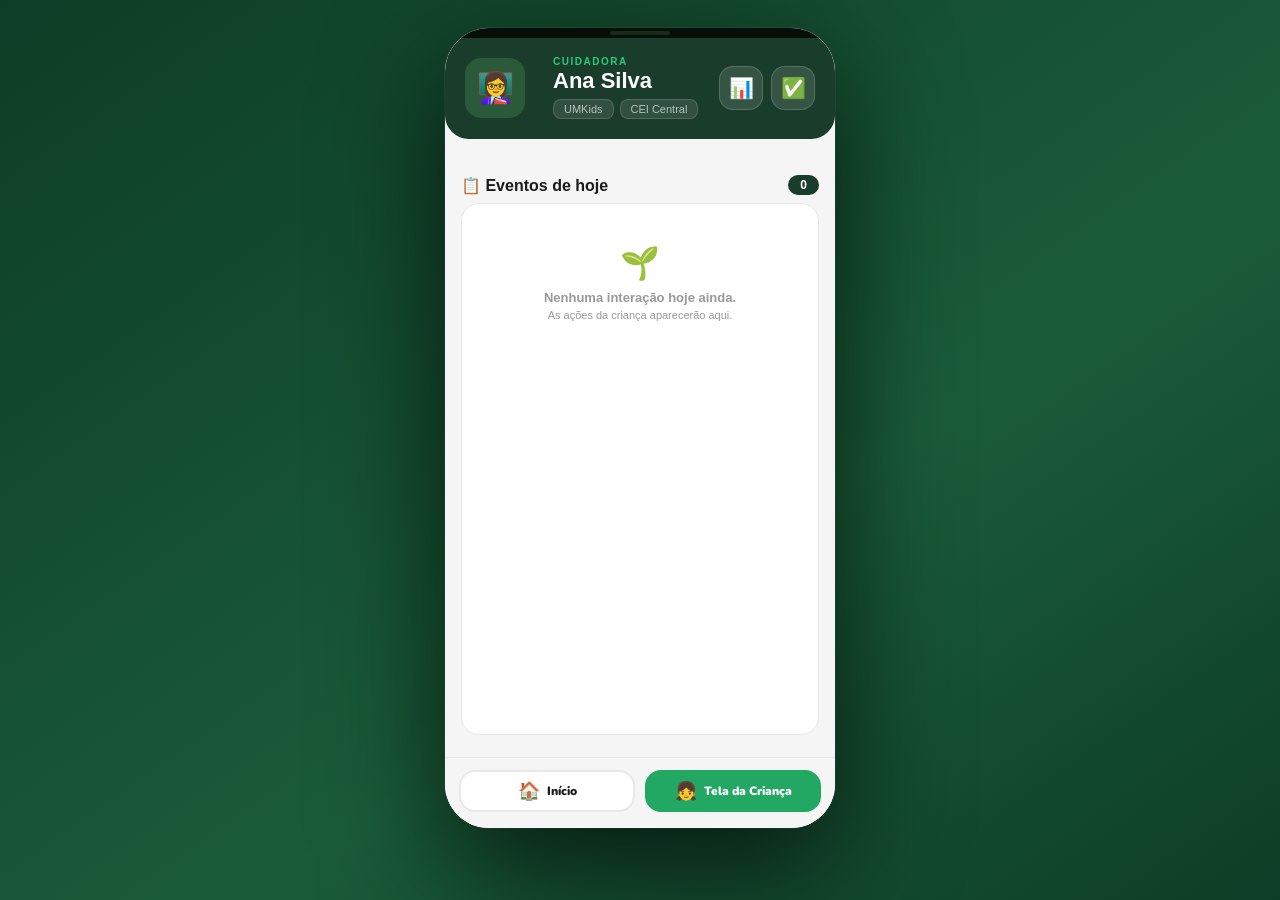
==== commit 0bfd6b9d: "ajuste em cuidador e consertado o devtools" ====
--- a/cuidador.html
+++ b/cuidador.html
@@ -102,7 +102,9 @@
       </div>
 
       <!-- SÓ O FEED ROLA -->
-      <div class="feed" id="feed"></div>
+      <div class="feed-outer">
+        <div class="feed" id="feed"></div>
+      </div>
 
       <!-- Barra de navegação -->
       <nav class="nav-bar-c">
--- a/cuidador.css
+++ b/cuidador.css
@@ -31,7 +31,7 @@
   display: flex;
   align-items: flex-start;
   justify-content: center;
-  background: #1a1a1a;
+    background: linear-gradient(145deg, #0d3d26 0%, #1a5c3a 60%, #0d3d26 100%);
   padding: 28px 16px 52px;
 }
 
@@ -248,7 +248,7 @@
 
 /* container branco do feed — igual imagem 2 */
 .feed-outer {
-  margin: 0 16px;
+  margin: 0 16px 12px;
   background: #fff;
   border-radius: 18px;
   border: 1px solid var(--bd);
--- a/devtools.css
+++ b/devtools.css
@@ -1,61 +1,51 @@
 /* ══════════════════════════════════════════
-   devtools.css — ConecTEA
-   Estilos do painel DevTools.
-   Separado do JS para evitar conflitos de
-   injeção dinâmica de <style>.
+   devtools.css — ConecTEA  (refatorado)
 ══════════════════════════════════════════ */
 
-/* ── TRIGGER (botão flutuante) ── */
+/* ── TRIGGER ── */
 #fc-devtools-trigger {
   position: fixed;
   bottom: 18px;
   left: 18px;
   z-index: 99998;
-  width: 36px;
-  height: 36px;
-  border-radius: 10px;
-  background: rgba(13,61,38,.65);
-  border: 1px solid rgba(45,175,120,.25);
-  color: rgba(255,255,255,.32);
+  width: 38px;
+  height: 38px;
+  border-radius: 12px;
+  background: rgba(13,61,38,.7);
+  border: 1px solid rgba(45,175,120,.3);
+  color: rgba(255,255,255,.35);
   font-size: 17px;
   display: flex;
   align-items: center;
   justify-content: center;
   cursor: pointer;
   transition: background .2s, color .2s, transform .15s, box-shadow .2s;
-  backdrop-filter: blur(6px);
-  -webkit-backdrop-filter: blur(6px);
+  backdrop-filter: blur(8px);
   user-select: none;
   font-family: sans-serif;
 }
 #fc-devtools-trigger:hover {
-  background: rgba(13,61,38,.95);
-  color: rgba(255,255,255,.9);
-  transform: scale(1.12);
-  box-shadow: 0 4px 18px rgba(0,0,0,.4);
+  background: rgba(13,61,38,.97);
+  color: #fff;
+  transform: scale(1.1);
+  box-shadow: 0 4px 20px rgba(0,0,0,.5);
 }
 #fc-devtools-trigger.offset-active {
-  border-color: rgba(245,200,66,.6);
-  color: rgba(245,200,66,.85);
-  background: rgba(30,20,5,.75);
-}
-
-/* ── OVERLAY (só backdrop) ── */
+  border-color: rgba(245,200,66,.7);
+  color: rgba(245,200,66,.9);
+  background: rgba(30,20,5,.8);
+}
+
+/* ── OVERLAY ── */
 #fc-devtools-overlay {
   position: fixed;
   inset: 0;
   z-index: 99999;
-  background: rgba(0,0,0,.5);
-  opacity: 0;
-  pointer-events: none;
-  transition: opacity .22s ease;
+  background: transparent;
+  pointer-events: none; /* nunca bloqueia cliques fora */
 }
 #fc-devtools-overlay.open {
-  opacity: 1;
-  pointer-events: all;
-}
-#fc-devtools-overlay.open #fc-devtools-modal {
-  transform: translateY(0);
+  pointer-events: none; /* ainda não bloqueia — só o modal interno é clicável */
 }
 
 /* ── MODAL (bottom sheet) ── */
@@ -67,20 +57,23 @@
   width: 100%;
   max-width: 480px;
   margin: 0 auto;
-  height: 88vh;
-  max-height: 88vh;
+  max-height: 90vh;
+  height: 90vh;
   background: #0f1f14;
-  border-radius: 24px 24px 0 0;
-  overflow: clip;
+  border-radius: 22px 22px 0 0;
+  box-shadow: 0 -12px 48px rgba(0,0,0,.65), 0 0 0 1px rgba(45,175,120,.15);
+  font-family: 'Nunito', sans-serif;
+  color: #e8f5ee;
   display: flex;
   flex-direction: column;
+  overflow: hidden;
   transform: translateY(100%);
   transition: transform .32s cubic-bezier(.22,1,.36,1);
-  box-shadow: 0 -12px 48px rgba(0,0,0,.6), 0 0 0 1px rgba(45,175,120,.15);
-  font-family: 'Nunito', sans-serif;
-  color: #e8f5ee;
+  z-index: 100000;
   pointer-events: all;
-  z-index: 100000;
+}
+#fc-devtools-overlay.open #fc-devtools-modal {
+  transform: translateY(0);
 }
 
 /* ── DRAG HANDLE ── */
@@ -88,19 +81,19 @@
   flex-shrink: 0;
   display: flex;
   justify-content: center;
-  padding: 10px 0 6px;
+  padding: 10px 0 4px;
   cursor: grab;
   background: #0f1f14;
 }
 .fcd-handle-bar::after {
   content: '';
-  width: 36px;
+  width: 40px;
   height: 4px;
   border-radius: 2px;
-  background: rgba(255,255,255,.18);
-}
-
-/* ── TOPBAR DO MODAL ── */
+  background: rgba(255,255,255,.16);
+}
+
+/* ── TOPBAR ── */
 .fcd-topbar {
   flex-shrink: 0;
   background: #162a1d;
@@ -142,25 +135,29 @@
   font-family: 'Nunito', sans-serif;
   transition: background .15s;
 }
-.fcd-close:hover { background: rgba(255,255,255,.16); }
-
-/* ── SCROLL BODY ── */
+.fcd-close:hover { background: rgba(255,255,255,.18); }
+
+/* ════════════════════════════════════════
+   SCROLL BODY — a única parte que rola
+   flex:1 + min-height:0 é o segredo
+════════════════════════════════════════ */
 .fcd-body {
-  flex: 1 1 0;
+  flex: 1;
   min-height: 0;
-  height: 0; /* força o flex a limitar a altura e ativar o scroll */
-  overflow-y: scroll;
+  overflow-y: auto;
   overflow-x: hidden;
-  padding: 16px 14px 28px;
+  -webkit-overflow-scrolling: touch;
+  overscroll-behavior: contain;
+  padding: 14px 14px 32px;
   display: flex;
   flex-direction: column;
-  gap: 14px;
+  gap: 12px;
   scrollbar-width: thin;
   scrollbar-color: #2DAF78 #1d3826;
-  -webkit-overflow-scrolling: touch;
-  touch-action: pan-y;
-  overscroll-behavior: contain;
-}
+}
+.fcd-body::-webkit-scrollbar { width: 4px; }
+.fcd-body::-webkit-scrollbar-track { background: #1d3826; border-radius: 4px; }
+.fcd-body::-webkit-scrollbar-thumb { background: #2DAF78; border-radius: 4px; }
 
 /* ── STATS ROW ── */
 .fcd-stats {
@@ -197,6 +194,7 @@
   border: 1px solid rgba(45,175,120,.2);
   border-radius: 14px;
   overflow: hidden;
+  flex-shrink: 0;
 }
 .fcd-card-hd {
   padding: 11px 14px 10px;
@@ -211,34 +209,38 @@
 }
 .fcd-card-bd { padding: 14px; }
 
-/* ── CLOCK ── */
+/* ── RELÓGIO ── */
 .fcd-clock {
+  background: #1d3826;
+  border: 1px solid rgba(45,175,120,.18);
+  border-radius: 12px;
+  padding: 16px 12px 12px;
   text-align: center;
-  padding: 10px 0 6px;
+  margin-bottom: 12px;
 }
 .fcd-clock-big {
   font-family: 'Baloo 2', cursive;
-  font-size: 2.6rem;
+  font-size: 3rem;
   font-weight: 900;
   color: #2DAF78;
   letter-spacing: -2px;
   line-height: 1;
 }
 .fcd-clock-date {
-  font-size: .82rem;
+  font-size: .8rem;
   font-weight: 800;
   color: #7aaa8e;
-  margin-top: 3px;
+  margin-top: 4px;
 }
 .fcd-clock-offset {
   display: inline-block;
-  margin-top: 7px;
+  margin-top: 8px;
   background: rgba(245,200,66,.12);
   border: 1px solid rgba(245,200,66,.3);
   color: #f5c842;
   font-size: 10px;
   font-weight: 900;
-  padding: 2px 10px;
+  padding: 3px 12px;
   border-radius: 100px;
 }
 .fcd-clock-offset.zero {
@@ -249,7 +251,7 @@
 
 /* ── SLIDER ── */
 .fcd-slider-row {
-  margin-top: 12px;
+  margin-bottom: 12px;
   display: flex;
   flex-direction: column;
   gap: 6px;
@@ -262,27 +264,28 @@
   letter-spacing: .8px;
   display: flex;
   justify-content: space-between;
+  align-items: center;
 }
 .fcd-slider-lbl span { color: #2DAF78; font-size: 12px; }
 .fcd-slider-row input[type=range] {
   width: 100%;
   accent-color: #2DAF78;
-  height: 6px;
-  cursor: pointer;
-}
-
-/* ── TIME CONTROLS ── */
+  height: 5px;
+  cursor: pointer;
+  border-radius: 4px;
+}
+
+/* ── BOTÕES DE TEMPO ── */
 .fcd-time-grid {
   display: grid;
   grid-template-columns: 1fr 1fr;
   gap: 8px;
-  margin-top: 12px;
 }
 .fcd-ctrl {
   background: #1d3826;
   border: 1px solid rgba(45,175,120,.2);
   border-radius: 10px;
-  padding: 10px 8px;
+  padding: 12px 8px;
   display: flex;
   flex-direction: column;
   align-items: center;
@@ -291,11 +294,12 @@
   transition: background .15s, border-color .15s, transform .1s;
   color: #e8f5ee;
   font-family: 'Nunito', sans-serif;
-}
-.fcd-ctrl:hover  { background: rgba(45,175,120,.12); border-color: rgba(45,175,120,.4); }
+  -webkit-tap-highlight-color: transparent;
+}
+.fcd-ctrl:hover  { background: rgba(45,175,120,.14); border-color: rgba(45,175,120,.45); }
 .fcd-ctrl:active { transform: scale(.93); }
 .fcd-ctrl.full   { grid-column: 1/-1; flex-direction: row; justify-content: center; gap: 7px; }
-.fcd-ctrl-ico { font-size: 18px; line-height: 1; }
+.fcd-ctrl-ico { font-size: 20px; line-height: 1; }
 .fcd-ctrl-lbl { font-size: 11px; font-weight: 900; }
 .fcd-ctrl-sub { font-size: 9px; font-weight: 700; color: #7aaa8e; }
 
@@ -317,8 +321,9 @@
   transition: background .15s, border-color .15s, transform .1s;
   text-align: left;
   font-family: 'Nunito', sans-serif;
-}
-.fcd-gen:hover  { background: rgba(45,175,120,.12); border-color: rgba(45,175,120,.4); }
+  -webkit-tap-highlight-color: transparent;
+}
+.fcd-gen:hover  { background: rgba(45,175,120,.14); border-color: rgba(45,175,120,.45); }
 .fcd-gen:active { transform: scale(.95); }
 .fcd-gen.full   { grid-column: 1/-1; }
 .fcd-gen-ico  { font-size: 22px; flex-shrink: 0; }
@@ -331,7 +336,7 @@
   border: 1px solid rgba(45,175,120,.15);
   border-radius: 10px;
   padding: 10px 12px;
-  max-height: 140px;
+  max-height: 130px;
   overflow-y: auto;
   font-family: 'Courier New', monospace;
   font-size: 10px;
@@ -360,7 +365,7 @@
   pointer-events: none;
   opacity: 0;
   border: 1px solid rgba(45,175,120,.4);
-  z-index: 100000;
+  z-index: 100001;
   transition: opacity .2s, transform .2s;
   font-family: 'Nunito', sans-serif;
 }
